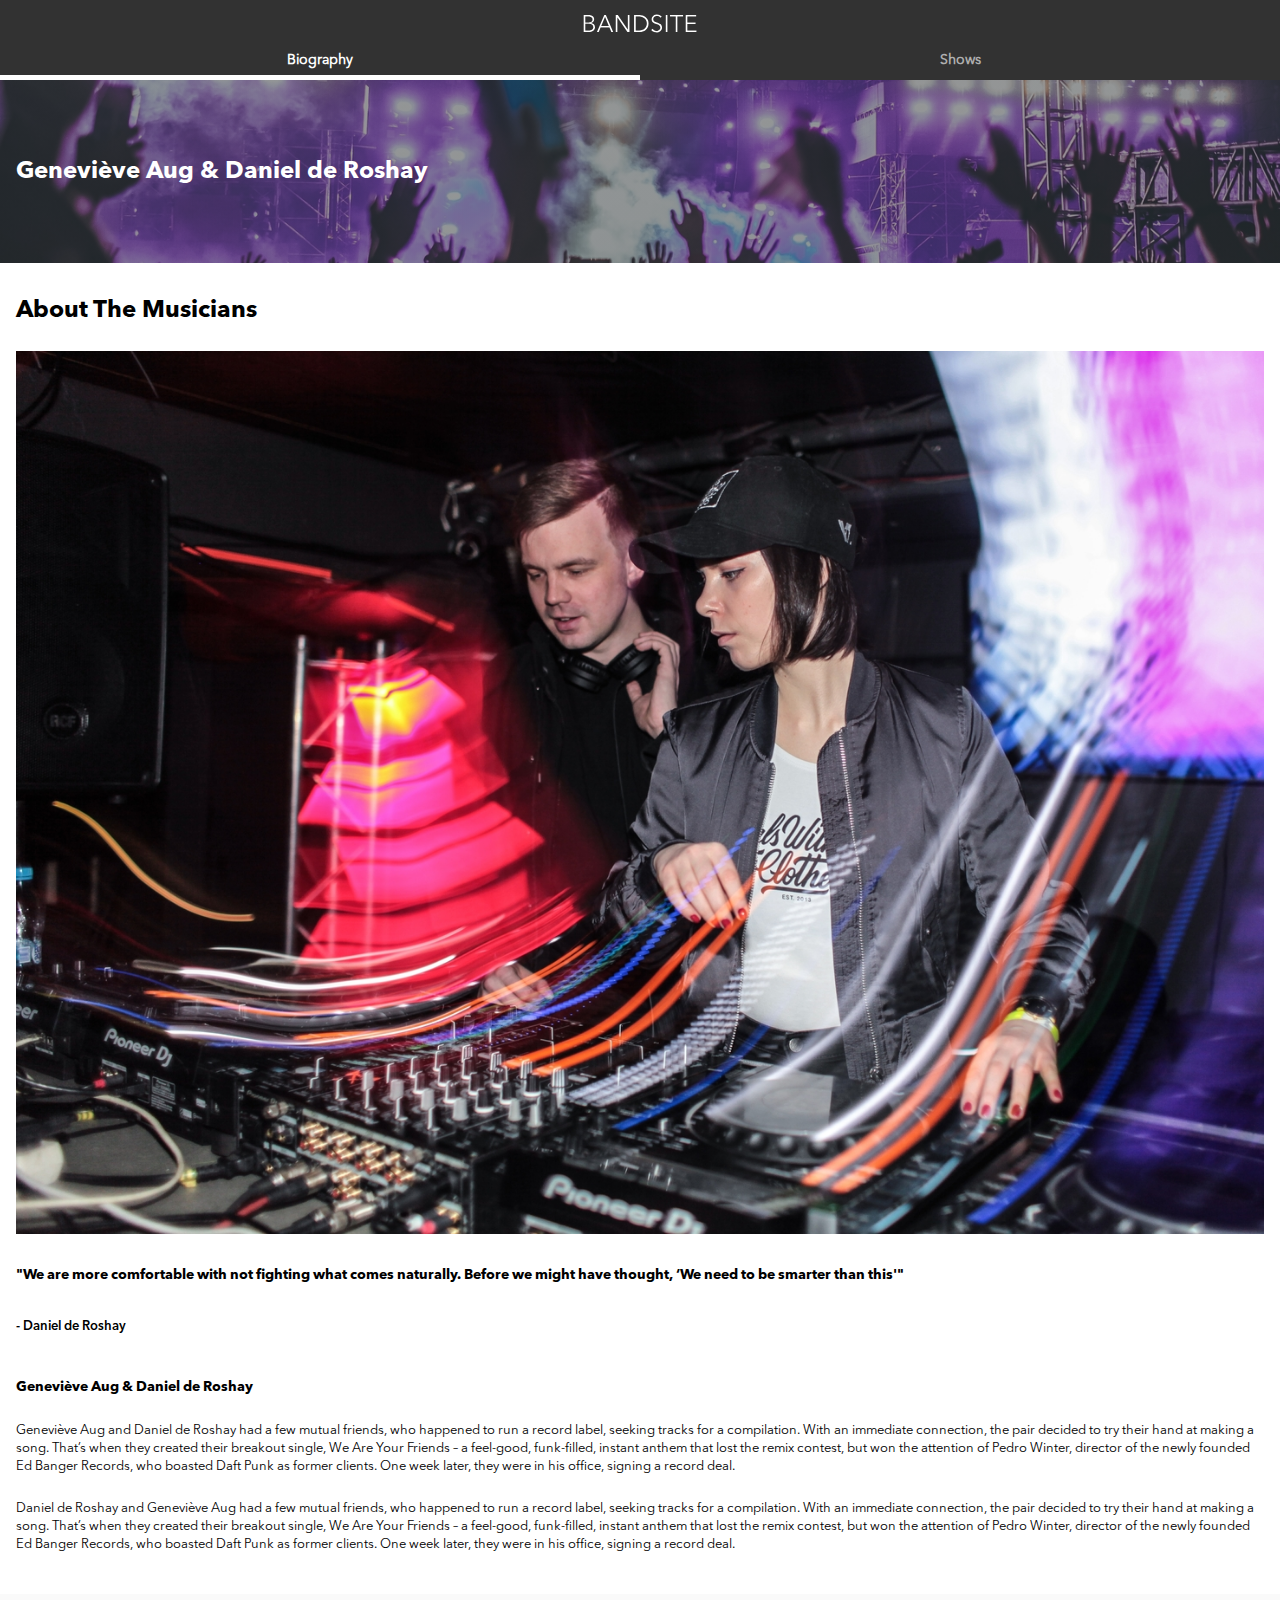
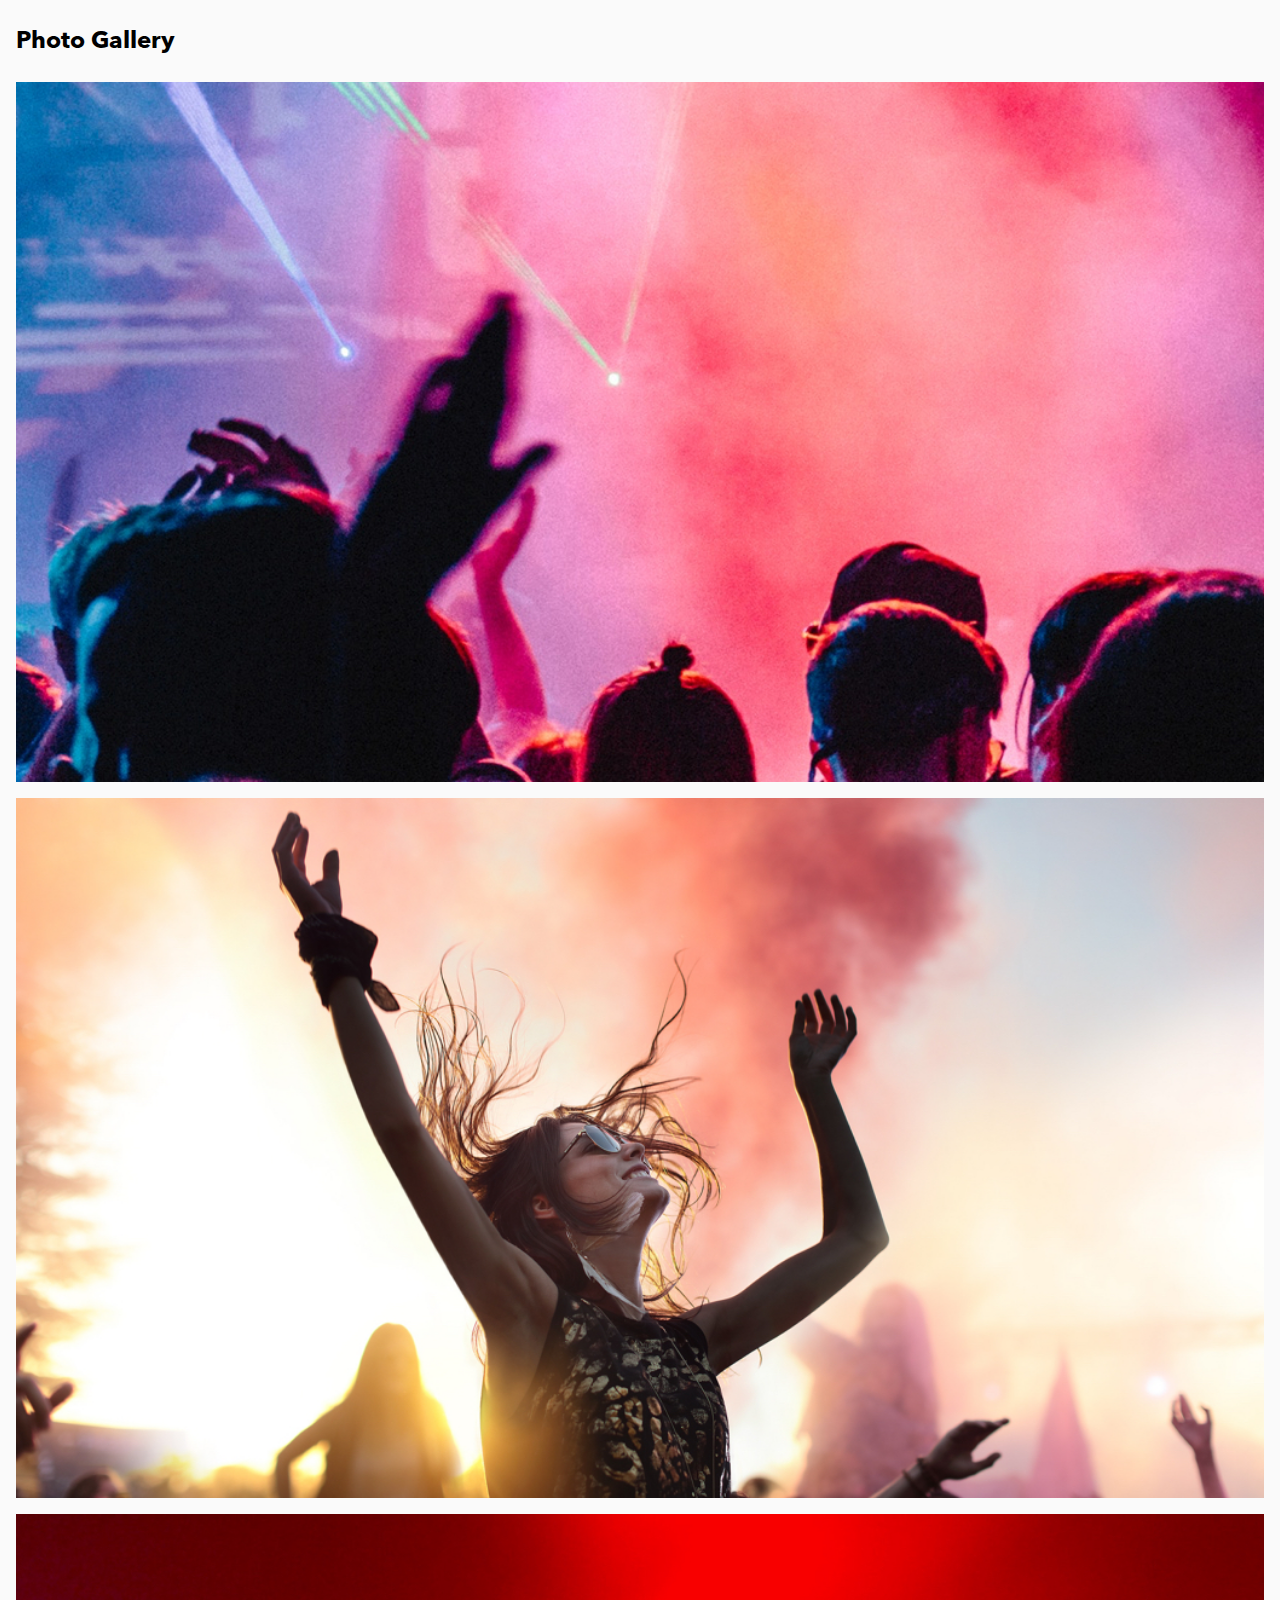
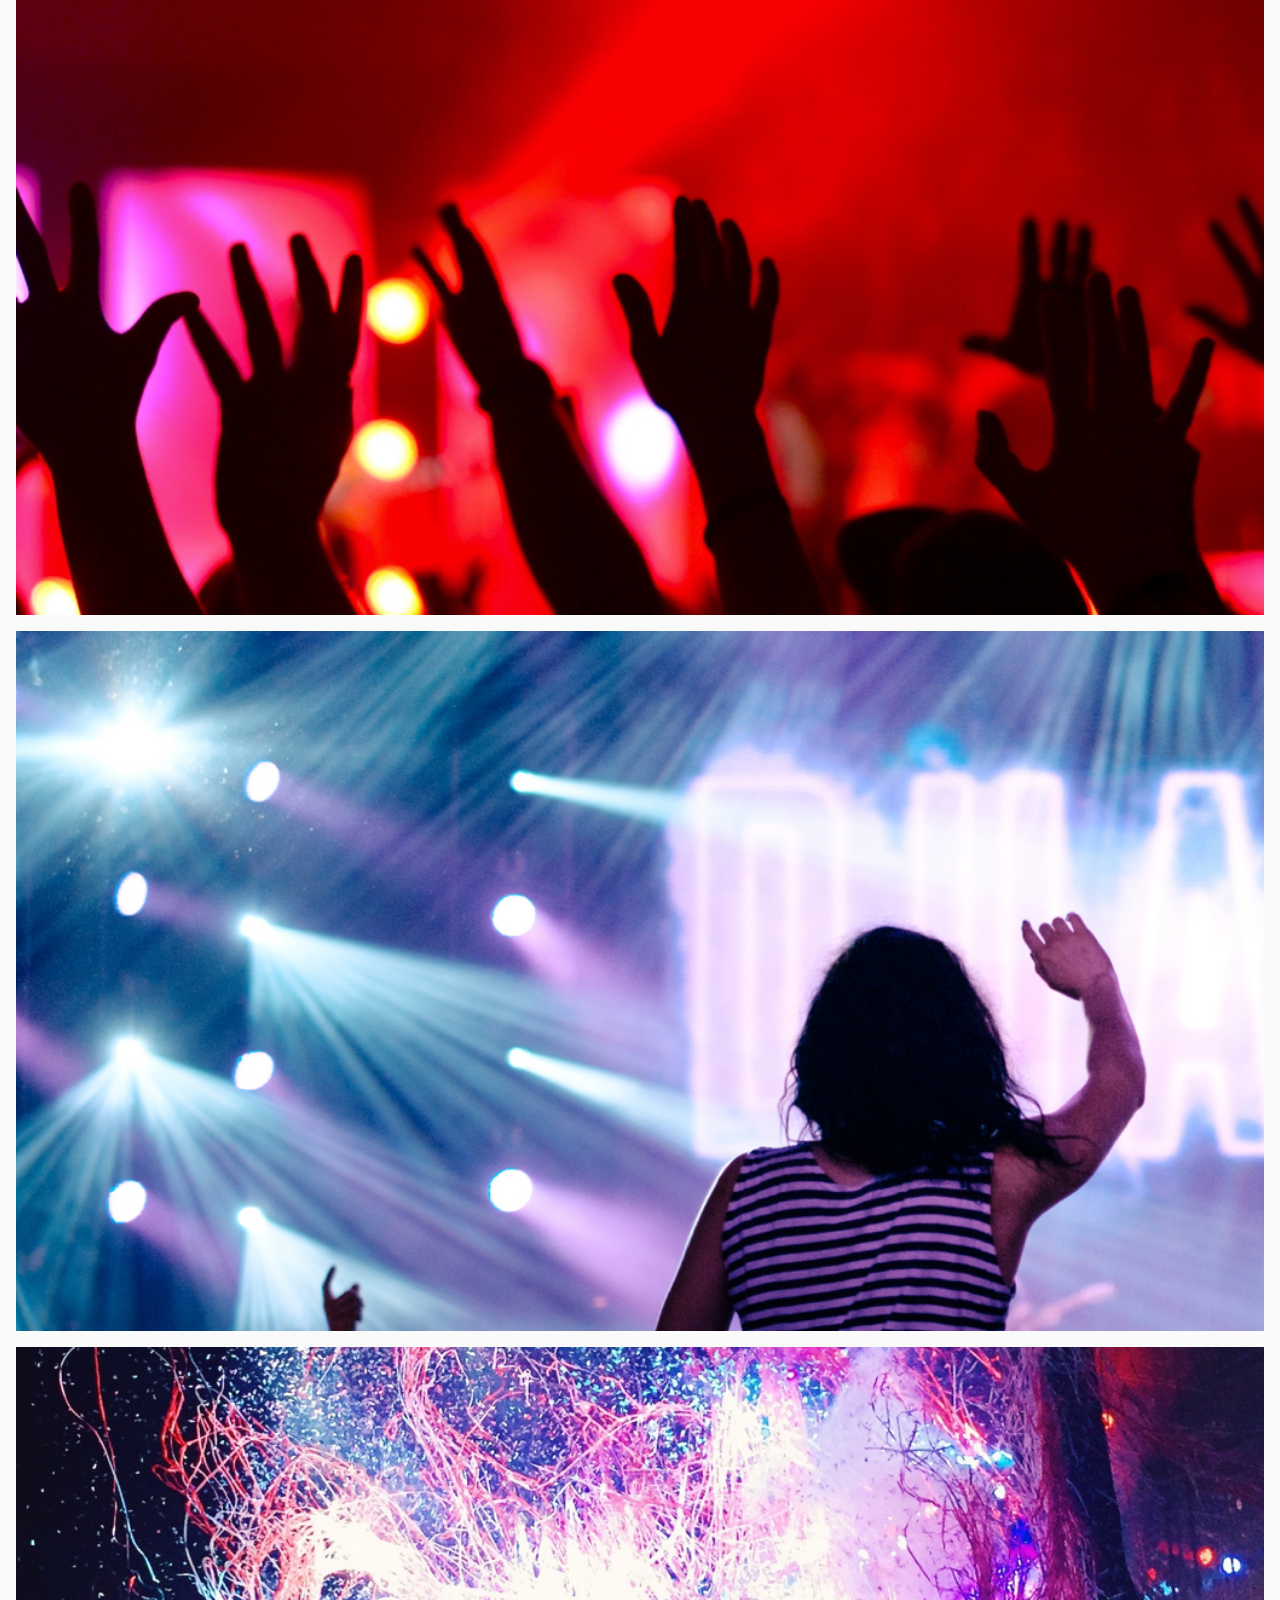
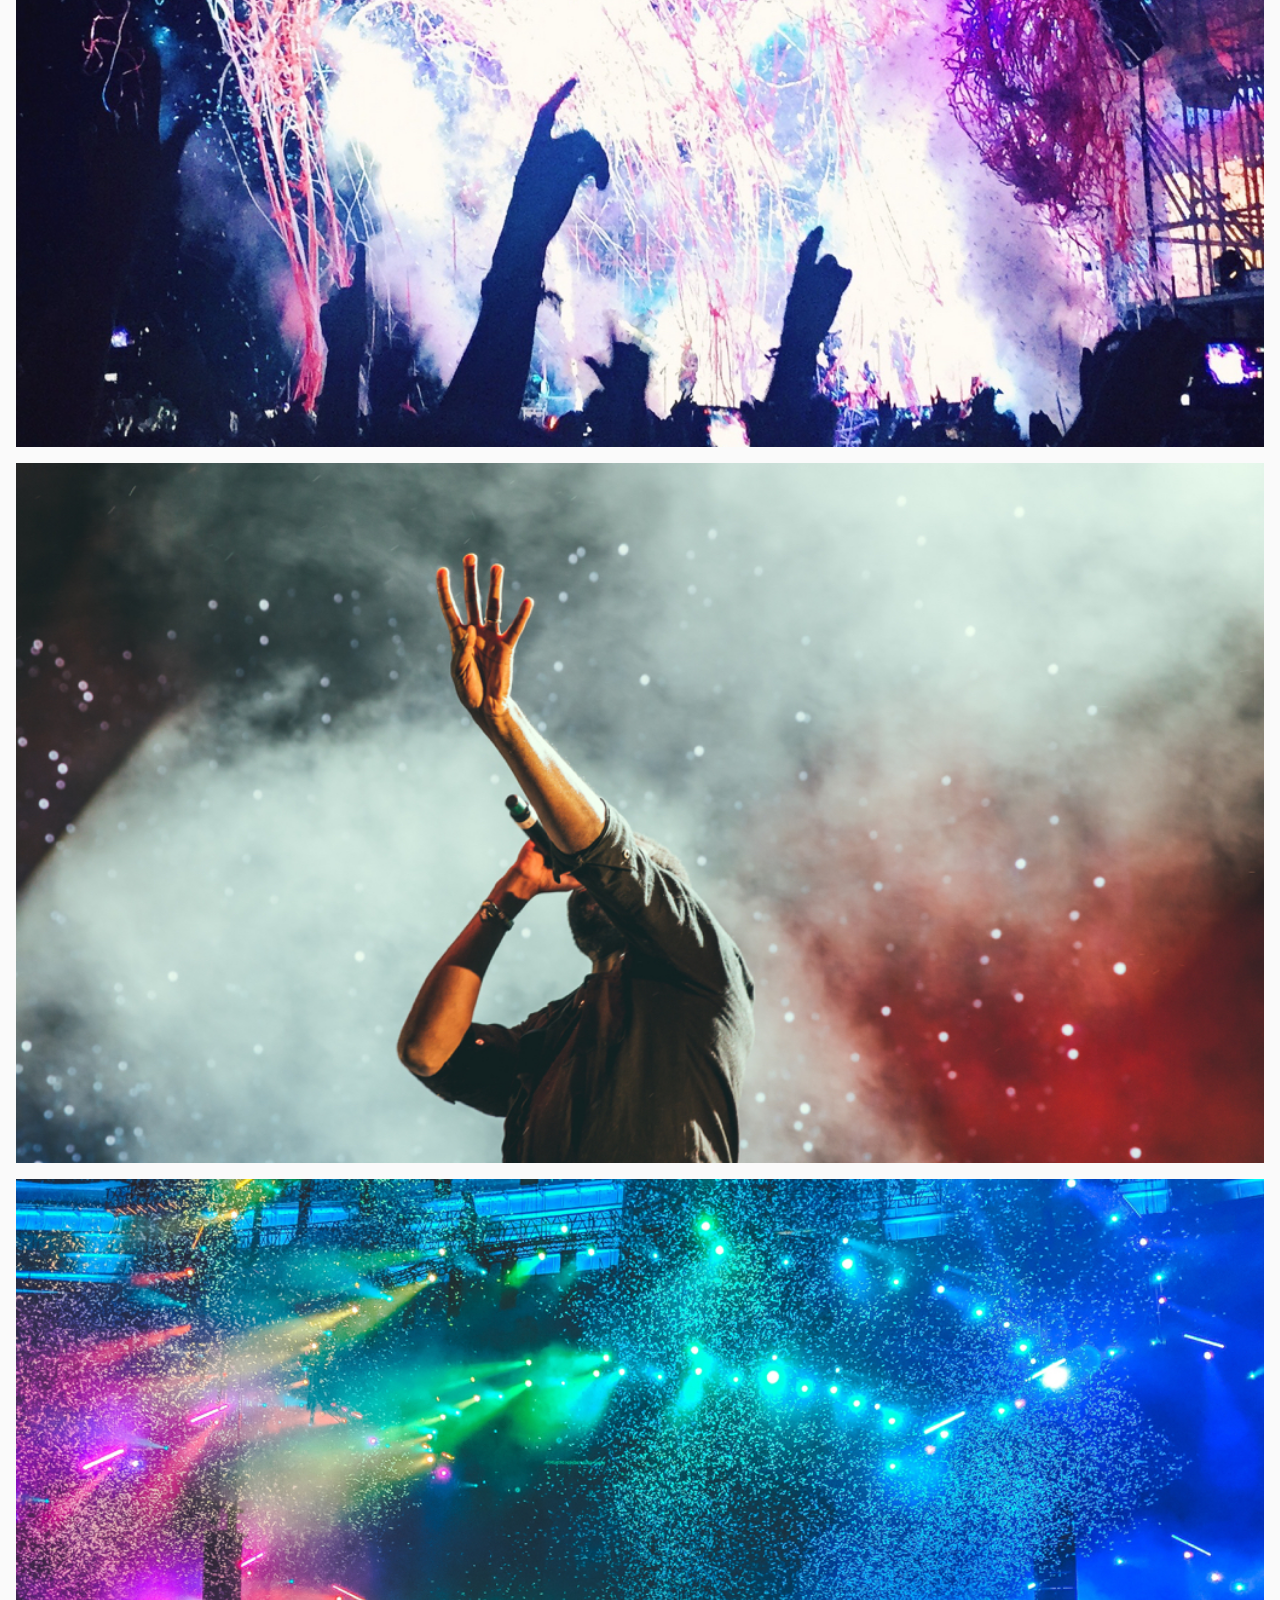
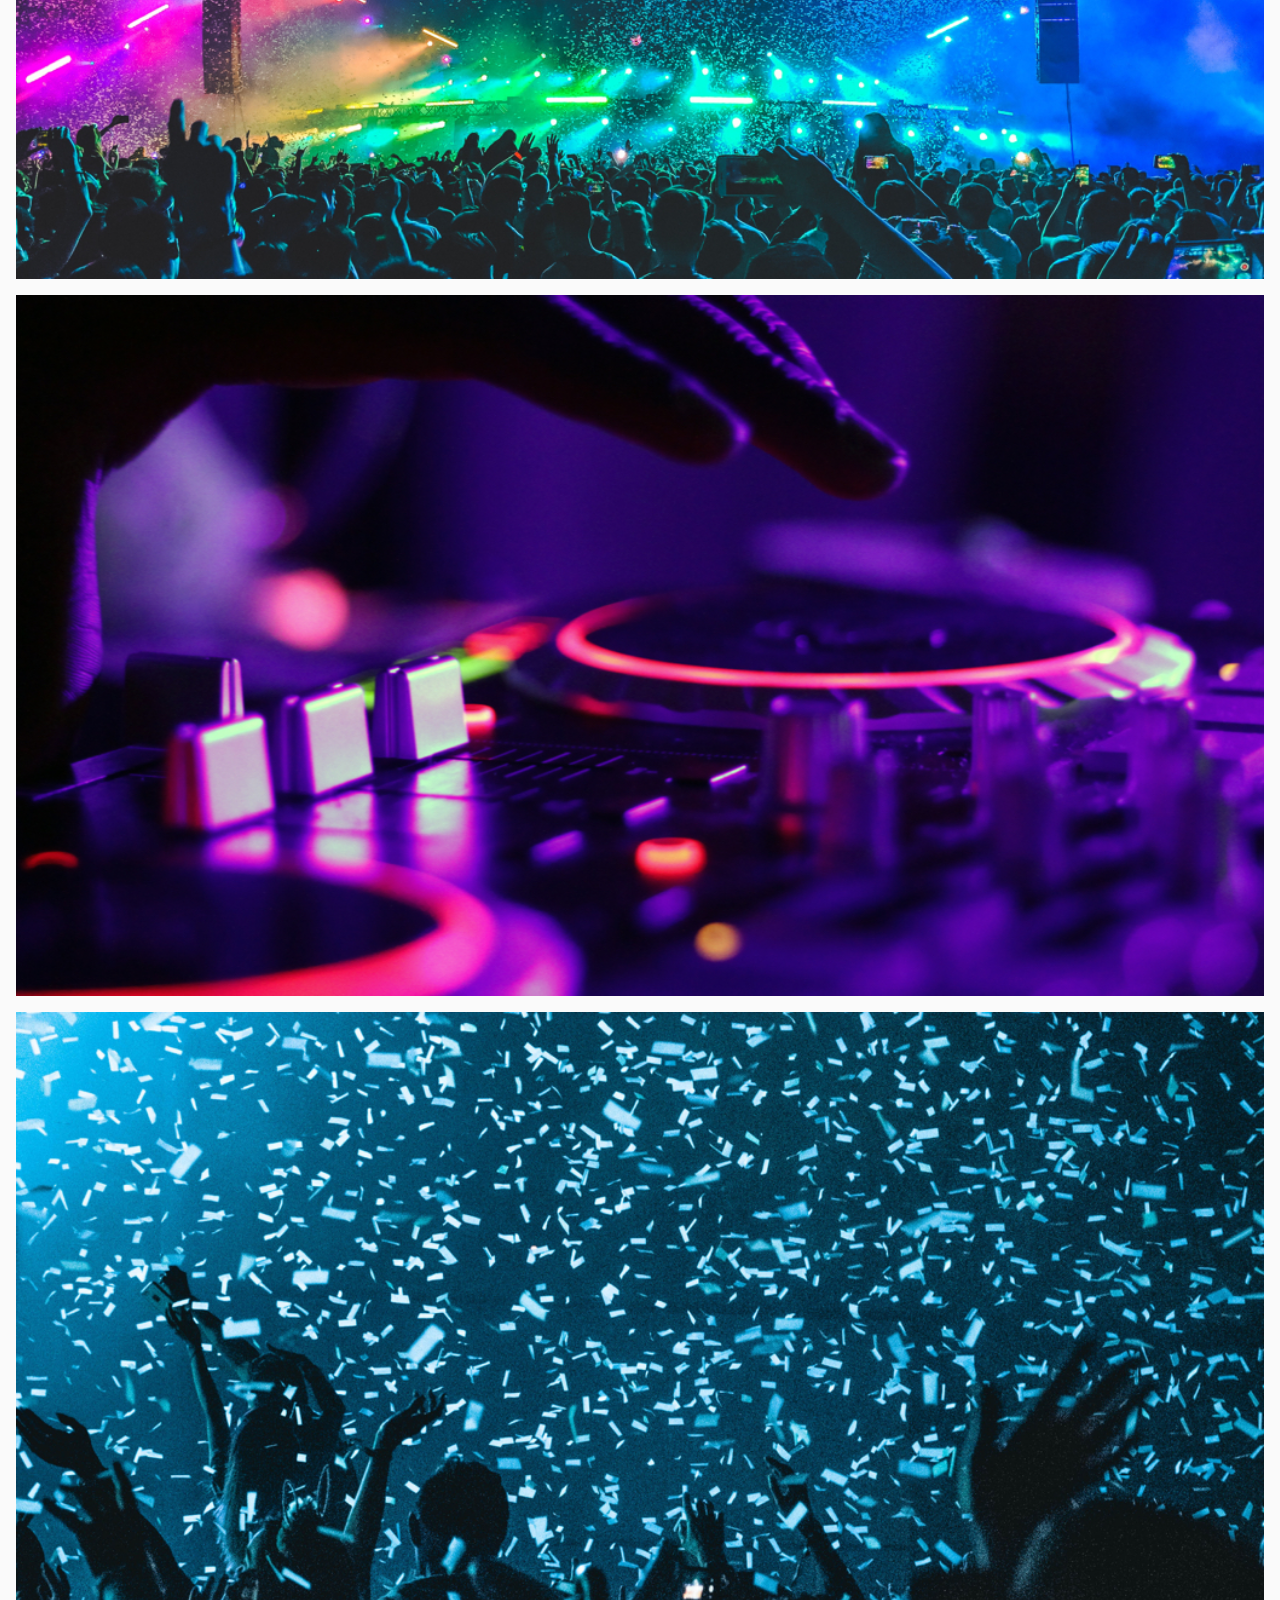
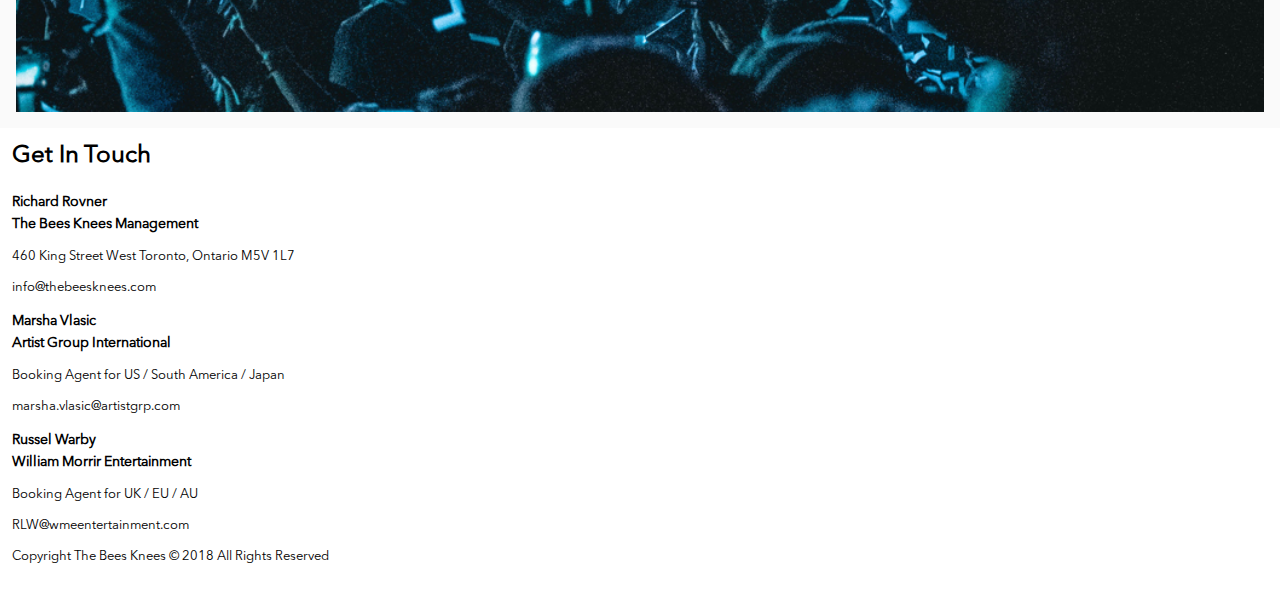
==== sprint-1/index.html @ ca9092ad "tab spacing from 4 to 2...😒" ====
<!DOCTYPE html>
<html lang="en">
<head>
  <meta charset="UTF-8">
  <meta name="viewport" content="width=device-width, initial-scale=1.0">
  <meta http-equiv="X-UA-Compatible" content="ie=edge">
  <title>Band Site</title>
  <link rel="stylesheet" href="styles/styles.css">
</head>
<body>
  <header class="header">
    <div class="header__logo-wrap">
      <img class="header__logo" src="assets/images/logo/logo-bandsite.svg" alt="the band's logo">
    </div>
    <nav class="header__nav">
      <ul class="header__list">
        <li class="header__list-items"><h2>Biography</h2></li>
        <li class="header__list-items"><h2>Shows</h2></li>
      </ul>
    </nav>
  </header>

  <section class="hero">
    <h1 class="hero__title">Geneviève Aug & Daniel de Roshay</h1>
  </section>

  <main class="main">

    <article class="main__article-one article-one">
      <h1 class="article-one__heading-one">About The Musicians</h1>

      <img class="article-one__img" src="assets/images/two-djs2.jpg" alt="one male and one female dj operating deck">

      <h2 class="article-one__quote">"We are more comfortable with not fighting what comes naturally. Before we might have thought, ‘We need to be smarter than this'"</h2>
      <p class="article-one__quoted">- Daniel de Roshay</p>
      <h2 class="article-one__text-heading">Geneviève Aug & Daniel de Roshay</h2>
      <p class="article-one__para-one article-one__para">Geneviève Aug and Daniel de Roshay had a few mutual friends, who happened to run a record label, seeking tracks for a compilation. With an immediate connection, the pair decided to try their hand at making a song. That’s when they created their breakout single, We Are Your Friends – a feel-good, funk-ﬁlled, instant anthem that lost the remix contest, but won the attention of Pedro Winter, director of the newly founded Ed Banger Records, who boasted Daft Punk as former clients. One week later, they were in his ofﬁce, signing a record deal.</p>
      <p class="article-one__para-two article-one__para">Daniel de Roshay and Geneviève Aug had a few mutual friends, who happened to run a record label, seeking tracks for a compilation. With an immediate connection, the pair decided to try their hand at making a song. That’s when they created their breakout single, We Are Your Friends – a feel-good, funk-ﬁlled, instant anthem that lost the remix contest, but won the attention of Pedro Winter, director of the newly founded Ed Banger Records, who boasted Daft Punk as former clients. One week later, they were in his ofﬁce, signing a record deal.</p>
    </article>
    <article class="main__article-two article-two">
      <h1 class="article-two__heading-two">Photo Gallery</h1>
      <img class="article-two__img" src="assets/images/Photo-gallery-1.jpg" alt="">
      <img class="article-two__img" src="assets/images/Photo-gallery-2.jpg" alt="">
      <img class="article-two__img" src="assets/images/Photo-gallery-3.jpg" alt="">
      <img class="article-two__img" src="assets/images/Photo-gallery-4.jpg" alt="">
      <img class="article-two__img" src="assets/images/Photo-gallery-5.jpg" alt="">
      <img class="article-two__img" src="assets/images/Photo-gallery-6.jpg" alt="">
      <img class="article-two__img" src="assets/images/Photo-gallery-7.jpg" alt="">
      <img class="article-two__img" src="assets/images/Photo-gallery-8.jpg" alt="">
      <img class="article-two__img" src="assets/images/Photo-gallery-9.jpg" alt="">
    </article>
  </main>

  <footer class="footer">
    <h1 class="footer__header">Get In Touch</h1>
    <img class="footer__social" src="" alt="">
    <img class="footer__social" src="" alt="">
    <img class="footer__social" src="" alt="">

    <h2>Richard Rovner</h2>
    <h2>The Bees Knees Management</h2>
    <p>460 King Street West
        Toronto, Ontario M5V 1L7</p>
    <p>info@thebeesknees.com</p>

    <h2>Marsha Vlasic</h2>
    <h2>Artist Group International</h2>
    <p>Booking Agent for
        US / South America / Japan</p>
    <p>marsha.vlasic@artistgrp.com</p>

    <h2>Russel Warby</h2>
    <h2>William Morrir Entertainment</h2>

    <p>Booking Agent for
        UK / EU / AU</p>
    <p>RLW@wmeentertainment.com</p>

    <p>Copyright The Bees Knees © 2018
        All Rights Reserved</p>
  </footer>
</body>
</html>
---- sprint-1/styles/styles.css ----
@font-face {
  font-family: "Avenir Next Regular";
  src: url("../assets/fonts/Avenir/AvenirNextLTPro-Regular.otf") format("opentype");
}

@font-face {
  font-family: "Avenir Next Demi";
  src: url("../assets/fonts/Avenir/AvenirNextLTPro-Demi.otf") format("opentype");
}

@font-face {
  font-family: "Avenir Next Bold";
  src: url("../assets/fonts/Avenir/AvenirNextLTPro-Bold.otf") format("opentype");
}

h1 {
  font-size: 24px;
  line-height: 32px;
  margin: 0;
}

h2 {
  font-size: 14px;
  line-height: 22px;
  margin: 0;
}

h4, p {
  font-size: 13px;
  line-height: 18px;
}

html {
  -webkit-box-sizing: border-box;
          box-sizing: border-box;
  font-family: "Avenir Next Regular";
}

*, *::before, *::after {
  -webkit-box-sizing: inherit;
          box-sizing: inherit;
}

body {
  margin: 0;
}

.header {
  height: 80px;
  background: #323232;
  display: -webkit-box;
  display: -ms-flexbox;
  display: flex;
  -webkit-box-orient: vertical;
  -webkit-box-direction: normal;
      -ms-flex-direction: column;
          flex-direction: column;
  -webkit-box-pack: center;
      -ms-flex-pack: center;
          justify-content: center;
  -ms-flex-line-pack: center;
      align-content: center;
}

.header__logo-wrap {
  padding-top: 14px;
  display: -webkit-box;
  display: -ms-flexbox;
  display: flex;
  -webkit-box-pack: center;
      -ms-flex-pack: center;
          justify-content: center;
}

.header__list {
  list-style: none;
  margin: 0;
  padding: 0;
  display: -webkit-box;
  display: -ms-flexbox;
  display: flex;
}

.header__list-items {
  margin: 0;
  padding: 16px 0 4px 0;
  width: 50%;
  text-align: center;
  color: #afafaf;
}

.header__list-items:nth-child(1) {
  border-bottom: 5px solid white;
  color: white;
}

.hero {
  height: 183px;
  background: -webkit-gradient(linear, left top, left bottom, from(rgba(50, 50, 50, 0.5)), to(rgba(50, 50, 50, 0.5))), url(../assets/images/concert2.jpg);
  background: linear-gradient(rgba(50, 50, 50, 0.5), rgba(50, 50, 50, 0.5)), url(../assets/images/concert2.jpg);
  background-position: center;
  background-repeat: no-repeat;
  background-size: cover;
  display: -webkit-box;
  display: -ms-flexbox;
  display: flex;
  -webkit-box-align: center;
      -ms-flex-align: center;
          align-items: center;
}

.hero__title {
  margin: 0 0 0 16px;
  width: 70%;
  color: white;
  font-family: "Avenir Next Bold";
}

.main__article-two {
  margin: 24px 0 0 0;
}

.article-one {
  padding: 16px;
}

.article-one__heading-one {
  font-family: "Avenir Next Bold";
  margin: 16px 0 0 0;
}

.article-one__img {
  width: 100%;
  margin: 24px 0 0 0;
}

.article-one__quote {
  margin: 24px 0 0 0;
  font-family: "Avenir Next Bold";
}

.article-one__quoted {
  margin: 32px 0 0 0;
  font-family: "Avenir Next Demi";
}

.article-one__text-heading {
  margin: 40px 0 0 0;
  font-family: "Avenir Next Bold";
}

.article-one__para {
  margin: 24px 0 0 0;
}

.article-two {
  background: #fafafa;
  padding: 16px;
  display: -webkit-box;
  display: -ms-flexbox;
  display: flex;
  -webkit-box-orient: vertical;
  -webkit-box-direction: normal;
      -ms-flex-direction: column;
          flex-direction: column;
}

.article-two__heading-two {
  margin: 16px 0 8px 0;
  font-family: "Avenir Next Bold";
}

.article-two__img {
  width: 100%;
  margin: 16px 0 0 0;
}

.footer {
  padding: 12px;
}
/*# sourceMappingURL=styles.css.map */
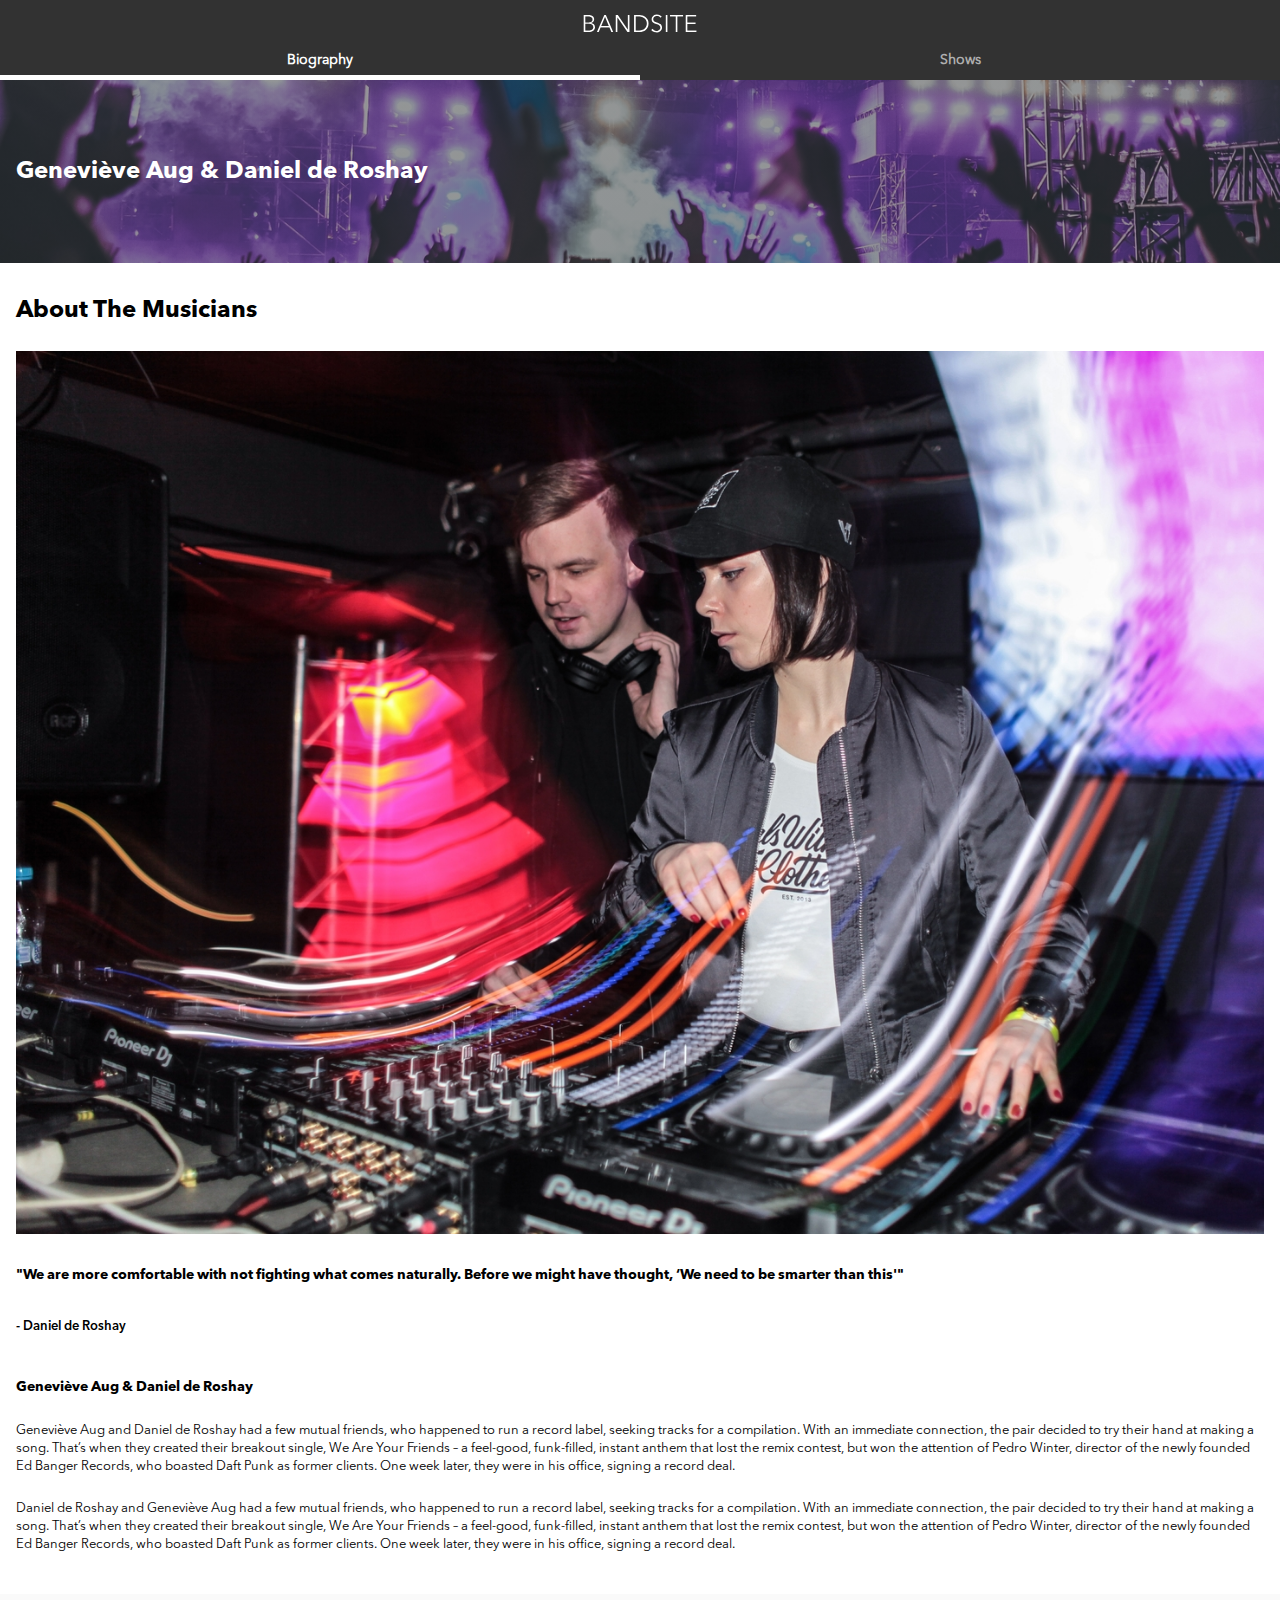
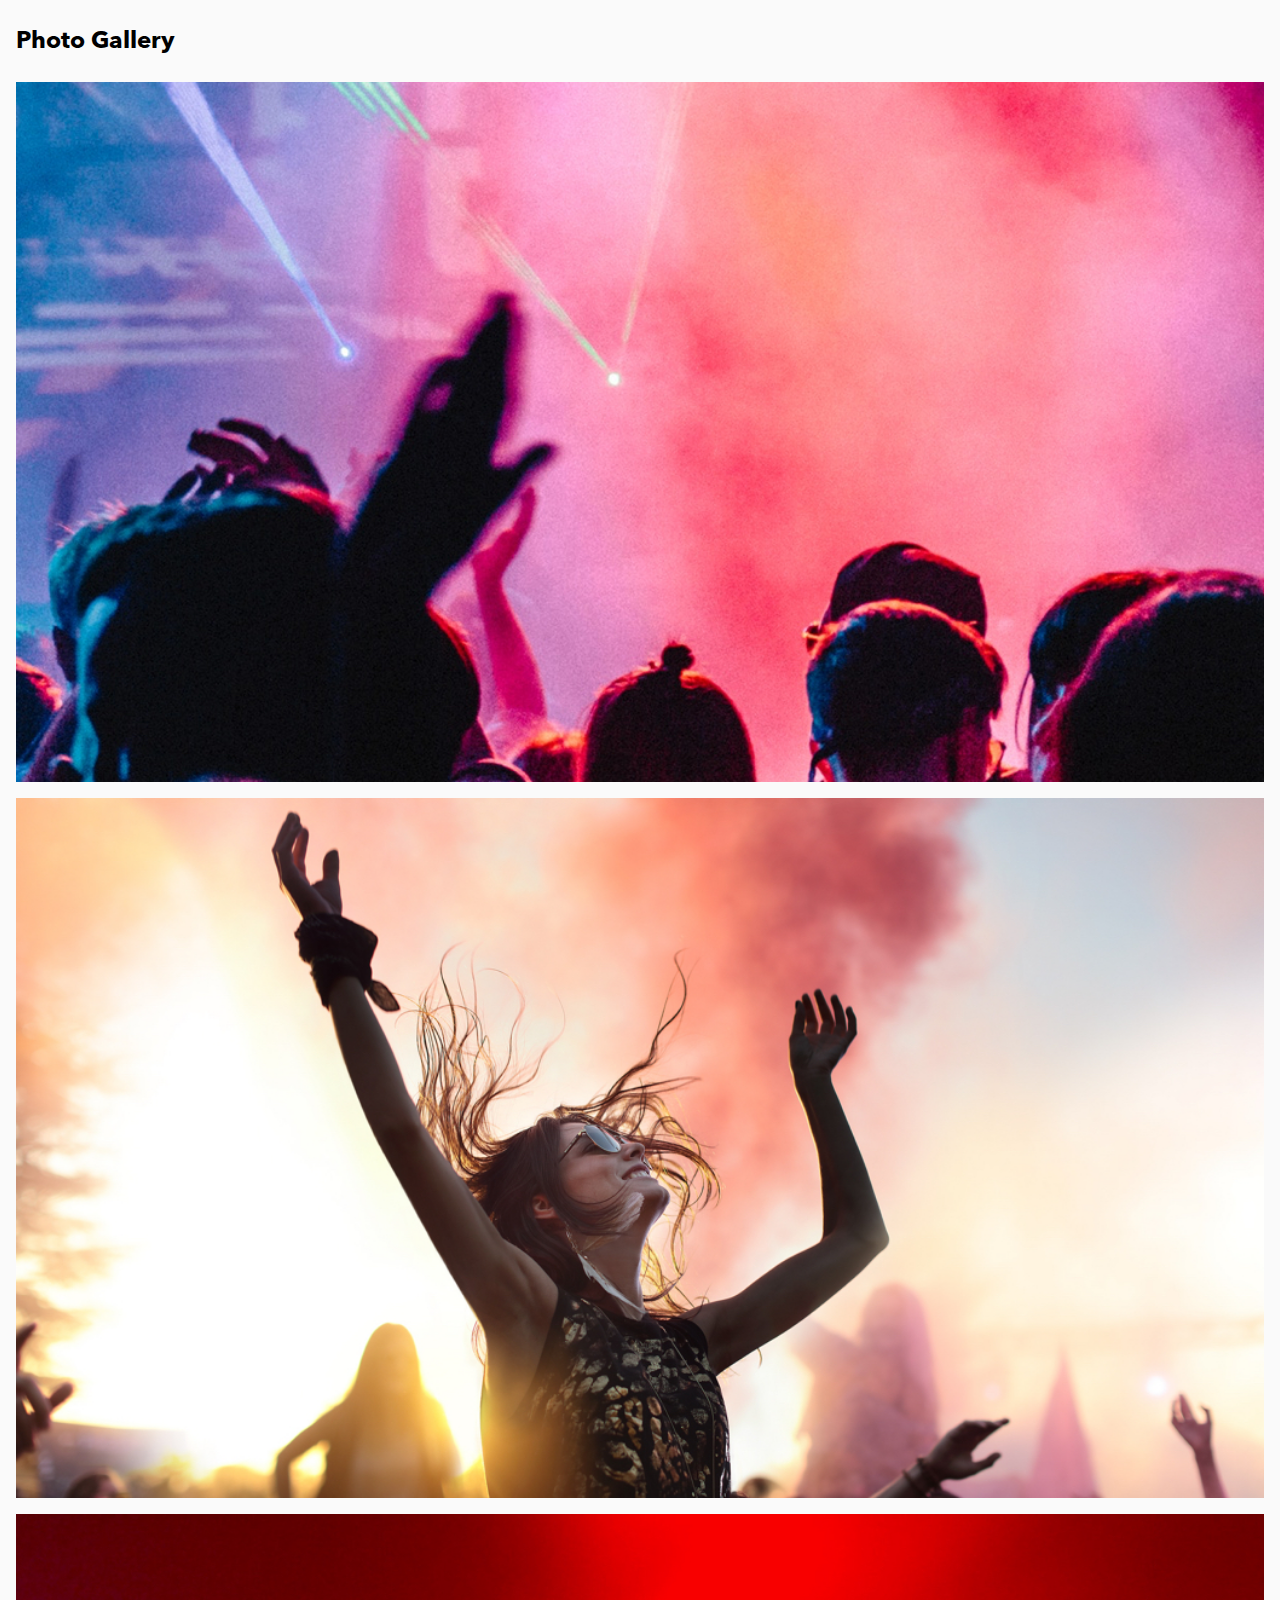
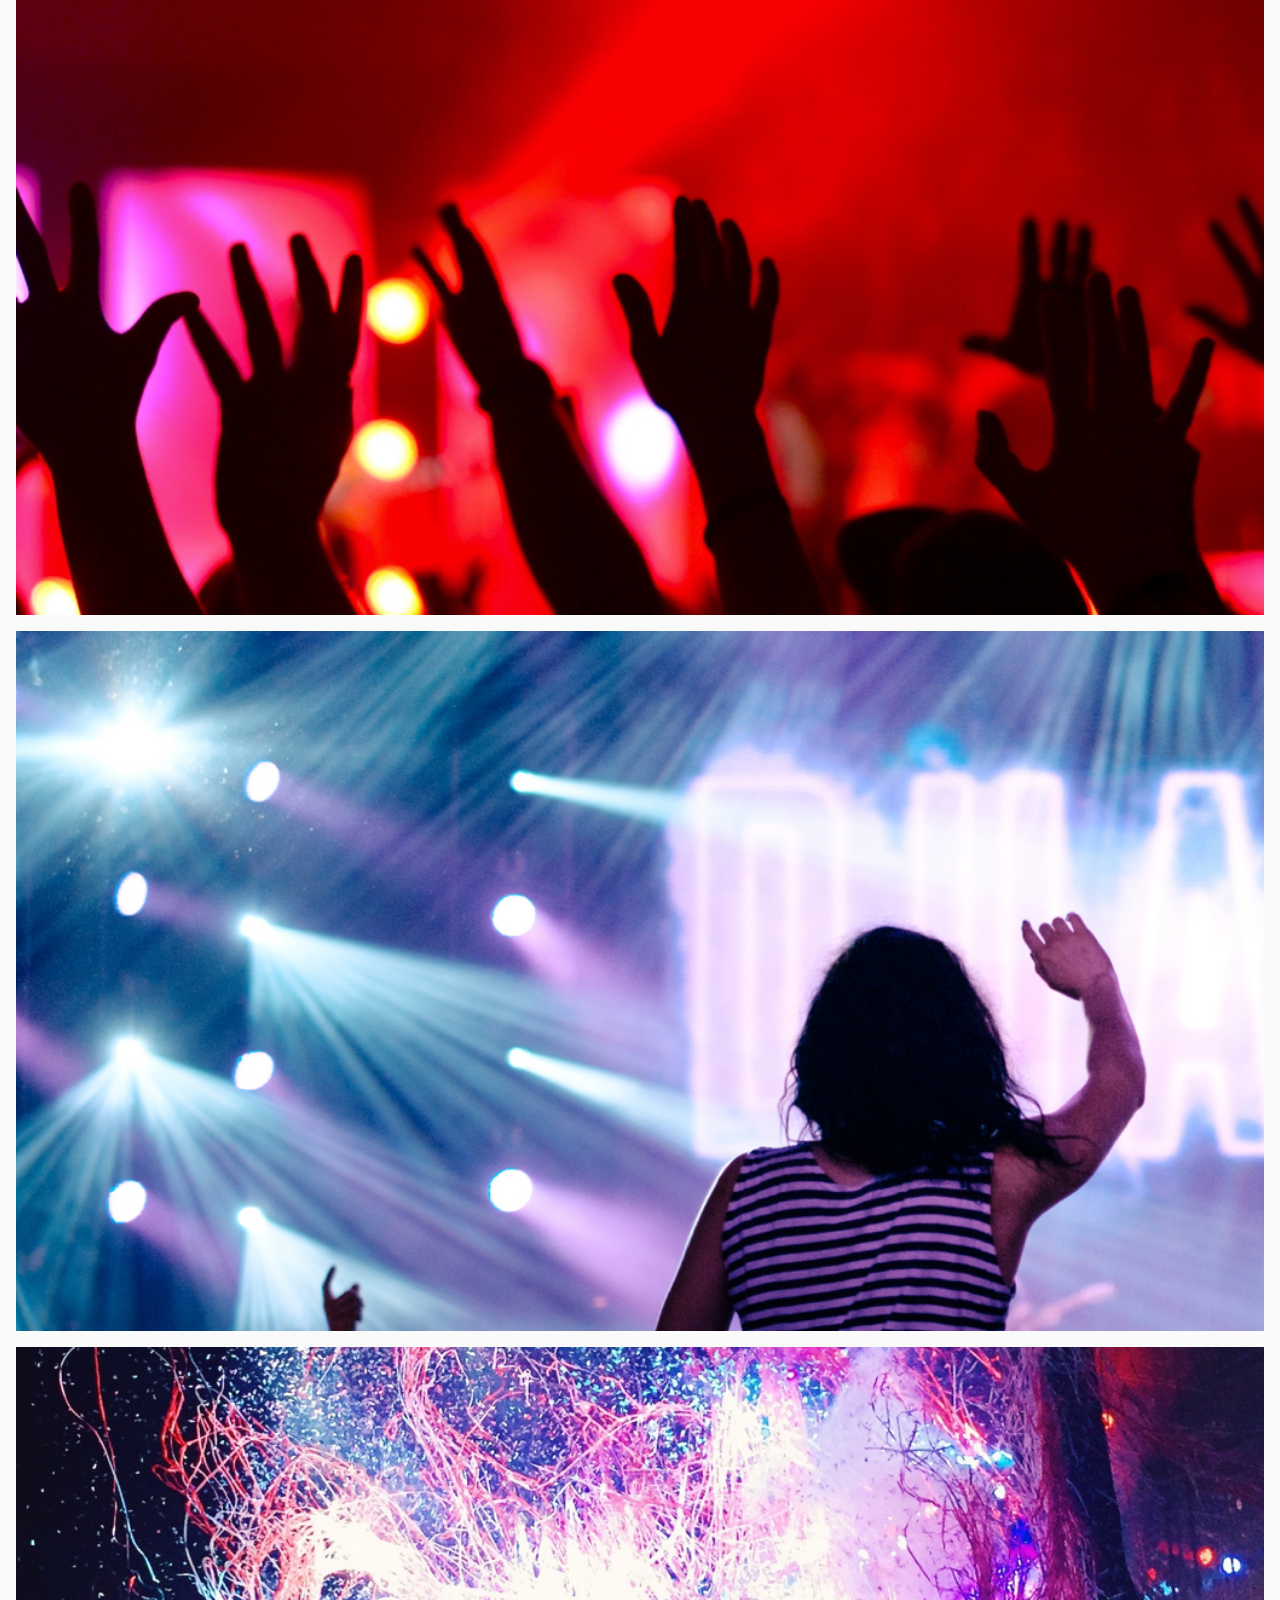
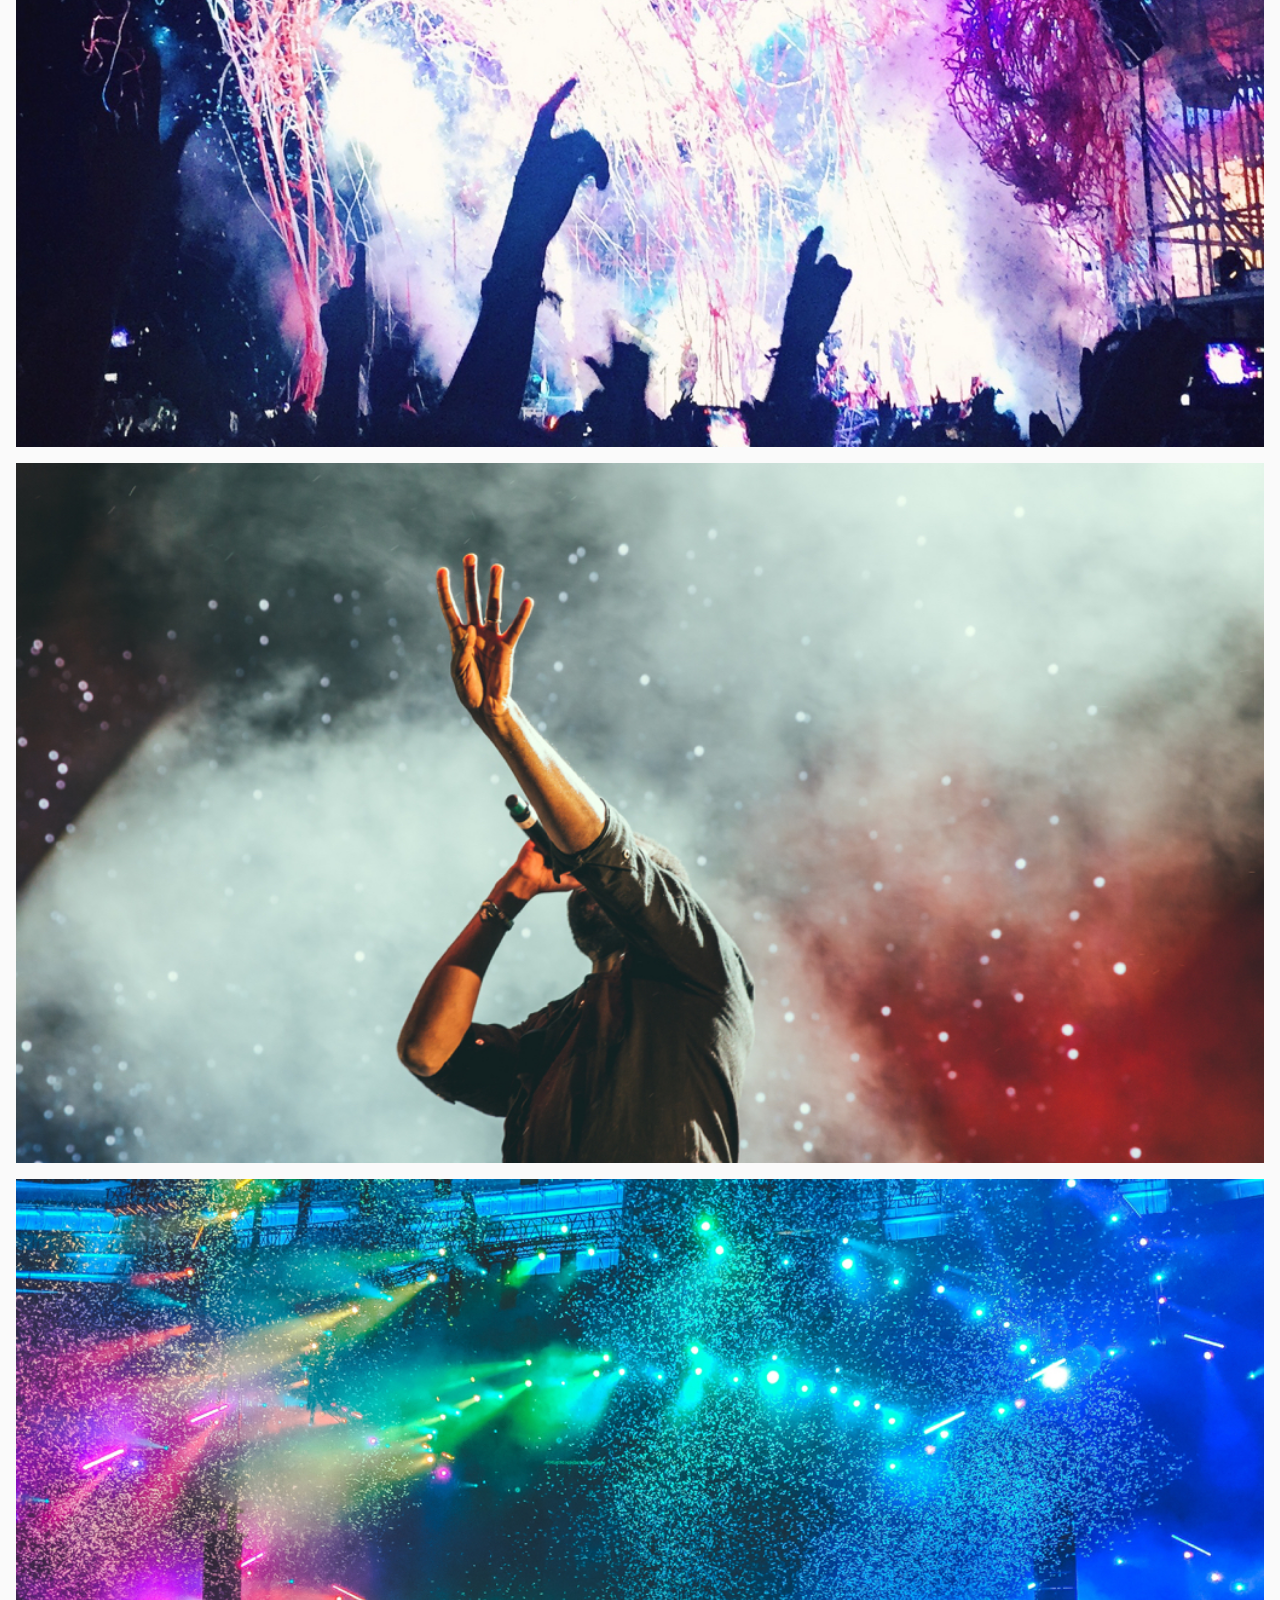
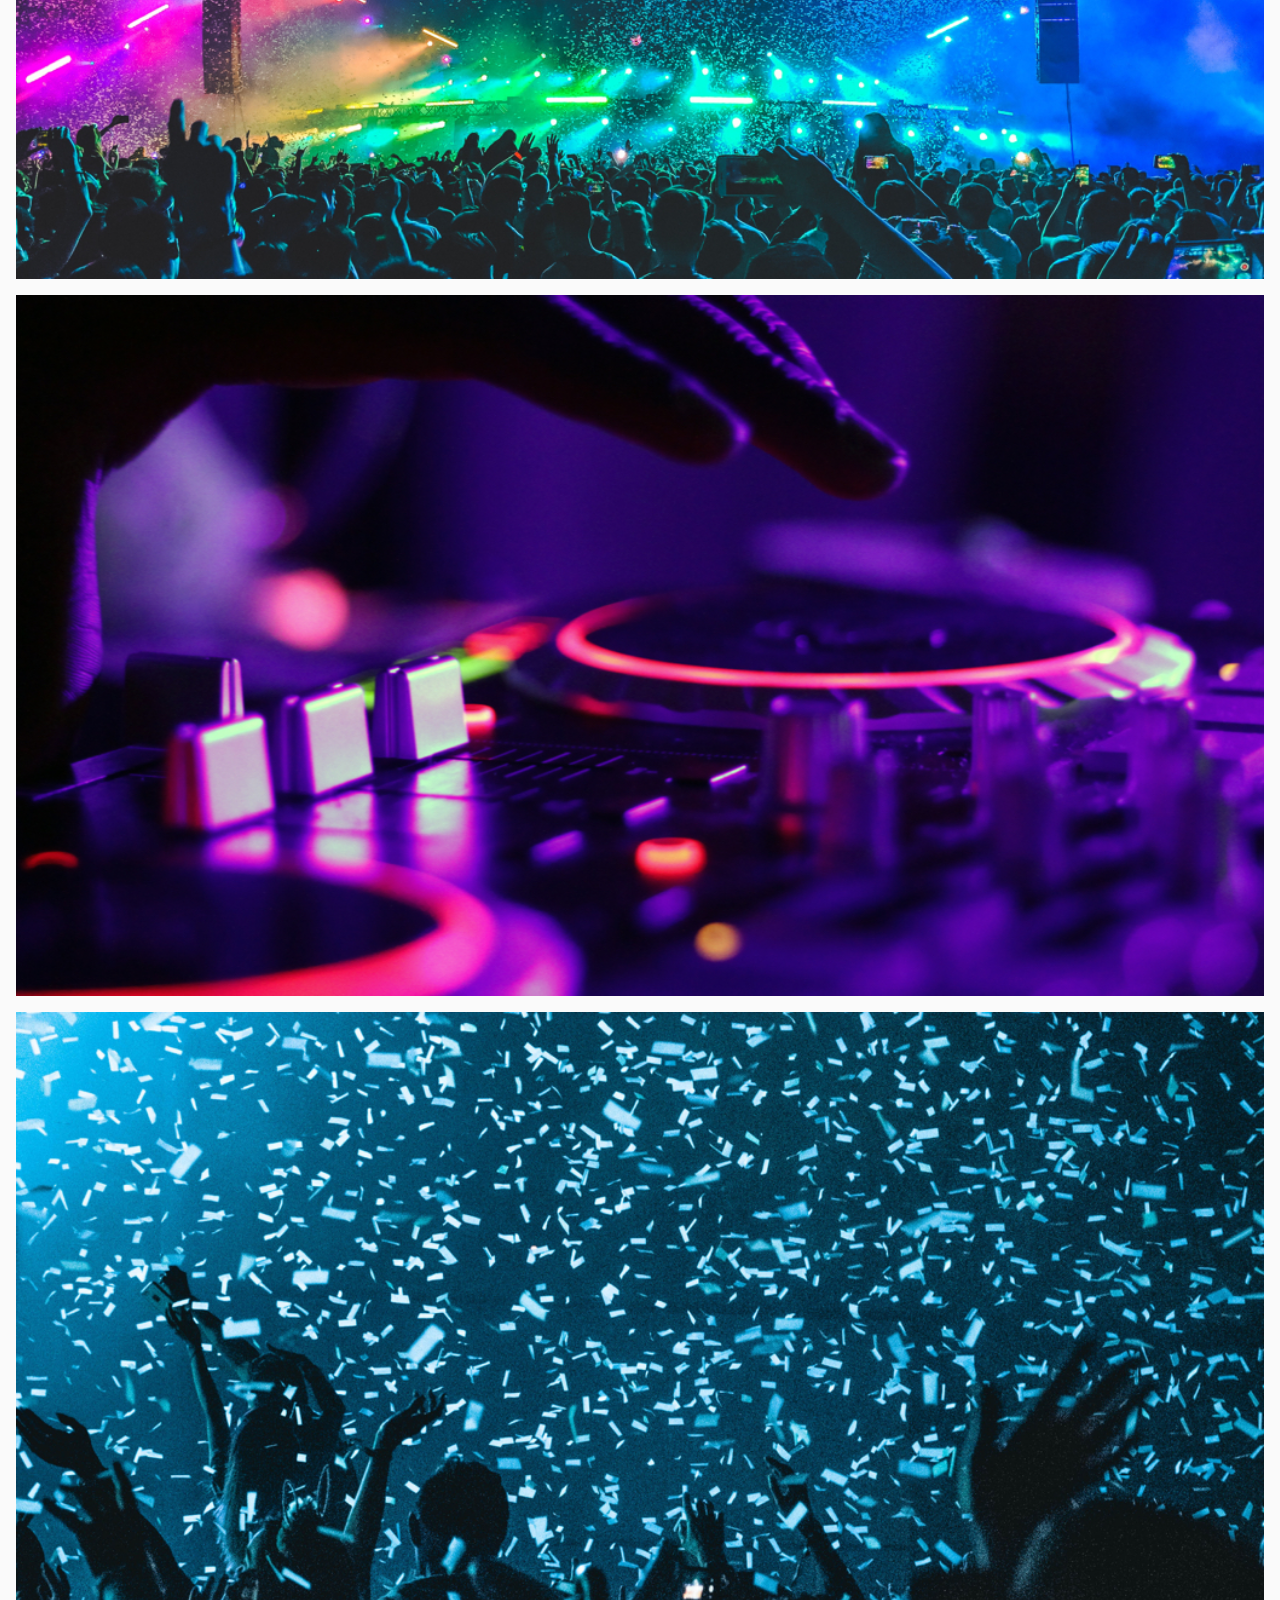
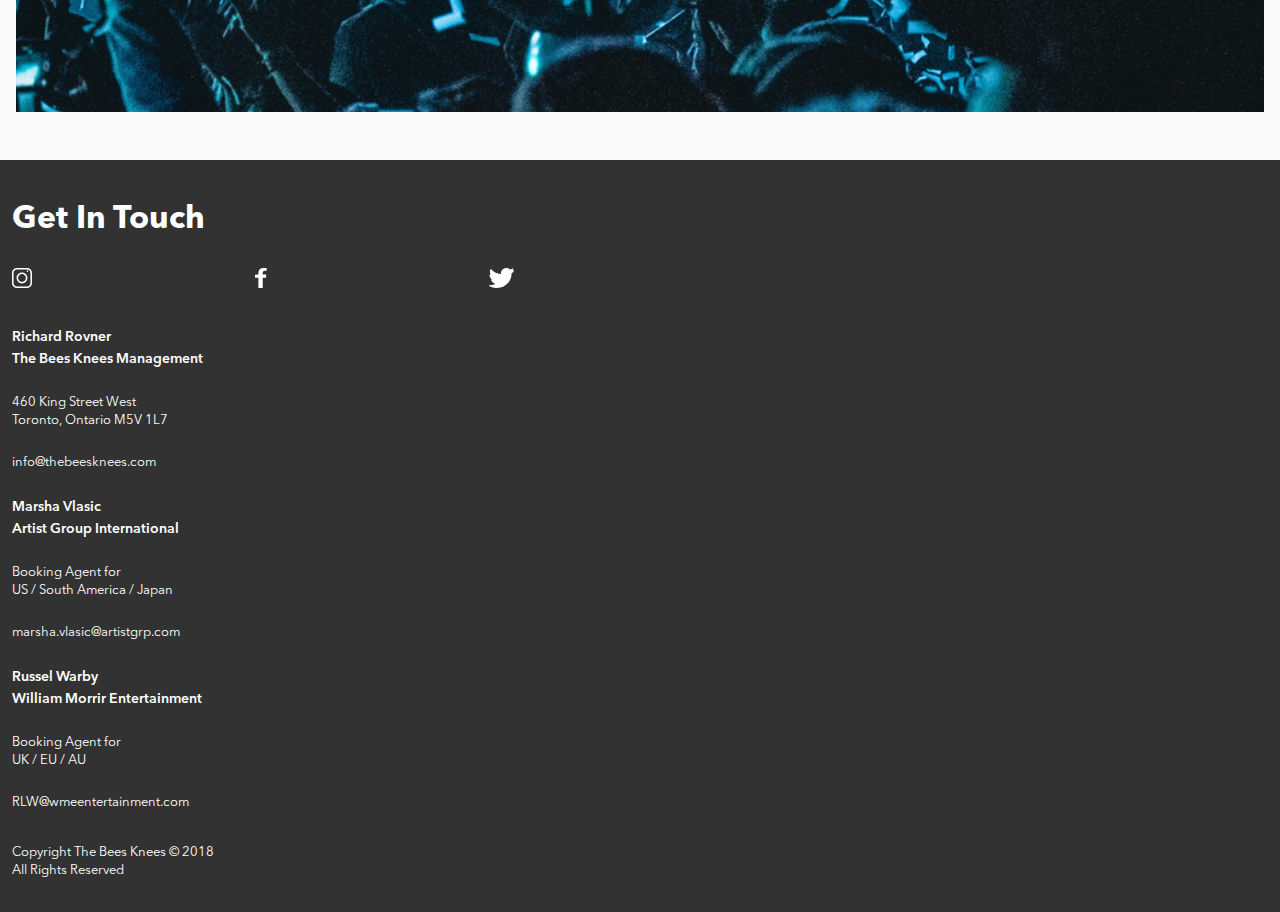
==== commit b5956a84: "mobile complete" ====
--- a/sprint-1/index.html
+++ b/sprint-1/index.html
@@ -13,9 +13,9 @@
       <img class="header__logo" src="assets/images/logo/logo-bandsite.svg" alt="the band's logo">
     </div>
     <nav class="header__nav">
-      <ul class="header__list">
-        <li class="header__list-items"><h2>Biography</h2></li>
-        <li class="header__list-items"><h2>Shows</h2></li>
+      <ul class="header__list"> 
+        <li class="header__list-items"><h2><a class="header__link1" href="">Biography</a></h2></li>
+        <li class="header__list-items"><h2><a class="header__link2" href="">Shows</a></h2></li>
       </ul>
     </nav>
   </header>
@@ -52,31 +52,41 @@
   </main>
 
   <footer class="footer">
-    <h1 class="footer__header">Get In Touch</h1>
-    <img class="footer__social" src="" alt="">
-    <img class="footer__social" src="" alt="">
-    <img class="footer__social" src="" alt="">
+    <h1 class="footer__heading">Get In Touch</h1>
 
-    <h2>Richard Rovner</h2>
-    <h2>The Bees Knees Management</h2>
-    <p>460 King Street West
-        Toronto, Ontario M5V 1L7</p>
-    <p>info@thebeesknees.com</p>
+    <div class="footer__social-wrap">
+      <a href="https://www.instagram.com/"><img class="footer__social" src="assets/images/icons-svg/Icon-instagram.svg" alt=""></a>
+      
+      <a href="https://www.facebook.com/"><img class="footer__social" src="assets/images/icons-svg/Icon-facebook.svg" alt=""></a>
+      
+      <a href="https://twitter.com/"><img class="footer__social" src="assets/images/icons-svg/Icon-twitter.svg" alt=""></a>
+    </div>
 
-    <h2>Marsha Vlasic</h2>
-    <h2>Artist Group International</h2>
-    <p>Booking Agent for
-        US / South America / Japan</p>
-    <p>marsha.vlasic@artistgrp.com</p>
+    <div class="footer__contact-wrap">
+      <h2 class="footer__contact">Richard Rovner<br>
+        The Bees Knees Management</h2>
+      <p class="footer__info">460 King Street West<br>
+          Toronto, Ontario M5V 1L7</p>
+      <p class="footer__info">info@thebeesknees.com</p>
+    </div>
 
-    <h2>Russel Warby</h2>
-    <h2>William Morrir Entertainment</h2>
+    <div class="footer__contact-wrap"></div>
+      <h2 class="footer__contact">Marsha Vlasic<br>
+        Artist Group International</h2>
+      <p class="footer__info">Booking Agent for<br>
+          US / South America / Japan</p>
+      <p class="footer__info">marsha.vlasic@artistgrp.com</p>
+    </div>
 
-    <p>Booking Agent for
-        UK / EU / AU</p>
-    <p>RLW@wmeentertainment.com</p>
+    <div class="footer__contact-wrap"></div>
+      <h2 class="footer__contact">Russel Warby<br>
+        William Morrir Entertainment</h2>
+      <p class="footer__info">Booking Agent for<br>
+          UK / EU / AU</p>
+      <p class="footer__info">RLW@wmeentertainment.com</p>
+    </div>
 
-    <p>Copyright The Bees Knees © 2018
+    <p class="footer__copyright">Copyright The Bees Knees © 2018<br>
         All Rights Reserved</p>
   </footer>
 </body>
--- a/sprint-1/styles/styles.css
+++ b/sprint-1/styles/styles.css
@@ -28,6 +28,7 @@
 h4, p {
   font-size: 13px;
   line-height: 18px;
+  margin: 0;
 }
 
 html {
@@ -91,6 +92,14 @@
 
 .header__list-items:nth-child(1) {
   border-bottom: 5px solid white;
+}
+
+.header__link1, .header__link2 {
+  text-decoration: none;
+  color: #afafaf;
+}
+
+.header__link1 {
   color: white;
 }
 
@@ -175,7 +184,43 @@
   margin: 16px 0 0 0;
 }
 
+.article-two__img:last-child {
+  margin-bottom: 32px;
+}
+
 .footer {
   padding: 12px;
+  background: #323232;
+  color: white;
+}
+
+.footer__heading {
+  margin-top: 32px;
+  font-family: "Avenir Next Bold";
+  font-size: 32px;
+}
+
+.footer__social-wrap {
+  width: 40%;
+  margin: 32px 0;
+  display: -webkit-box;
+  display: -ms-flexbox;
+  display: flex;
+  -webkit-box-pack: justify;
+      -ms-flex-pack: justify;
+          justify-content: space-between;
+}
+
+.footer__contact {
+  margin-top: 24px;
+  font-family: "Avenir Next Demi";
+}
+
+.footer__info {
+  margin-top: 24px;
+}
+
+.footer__copyright {
+  margin: 32px 0 20px 0;
 }
 /*# sourceMappingURL=styles.css.map */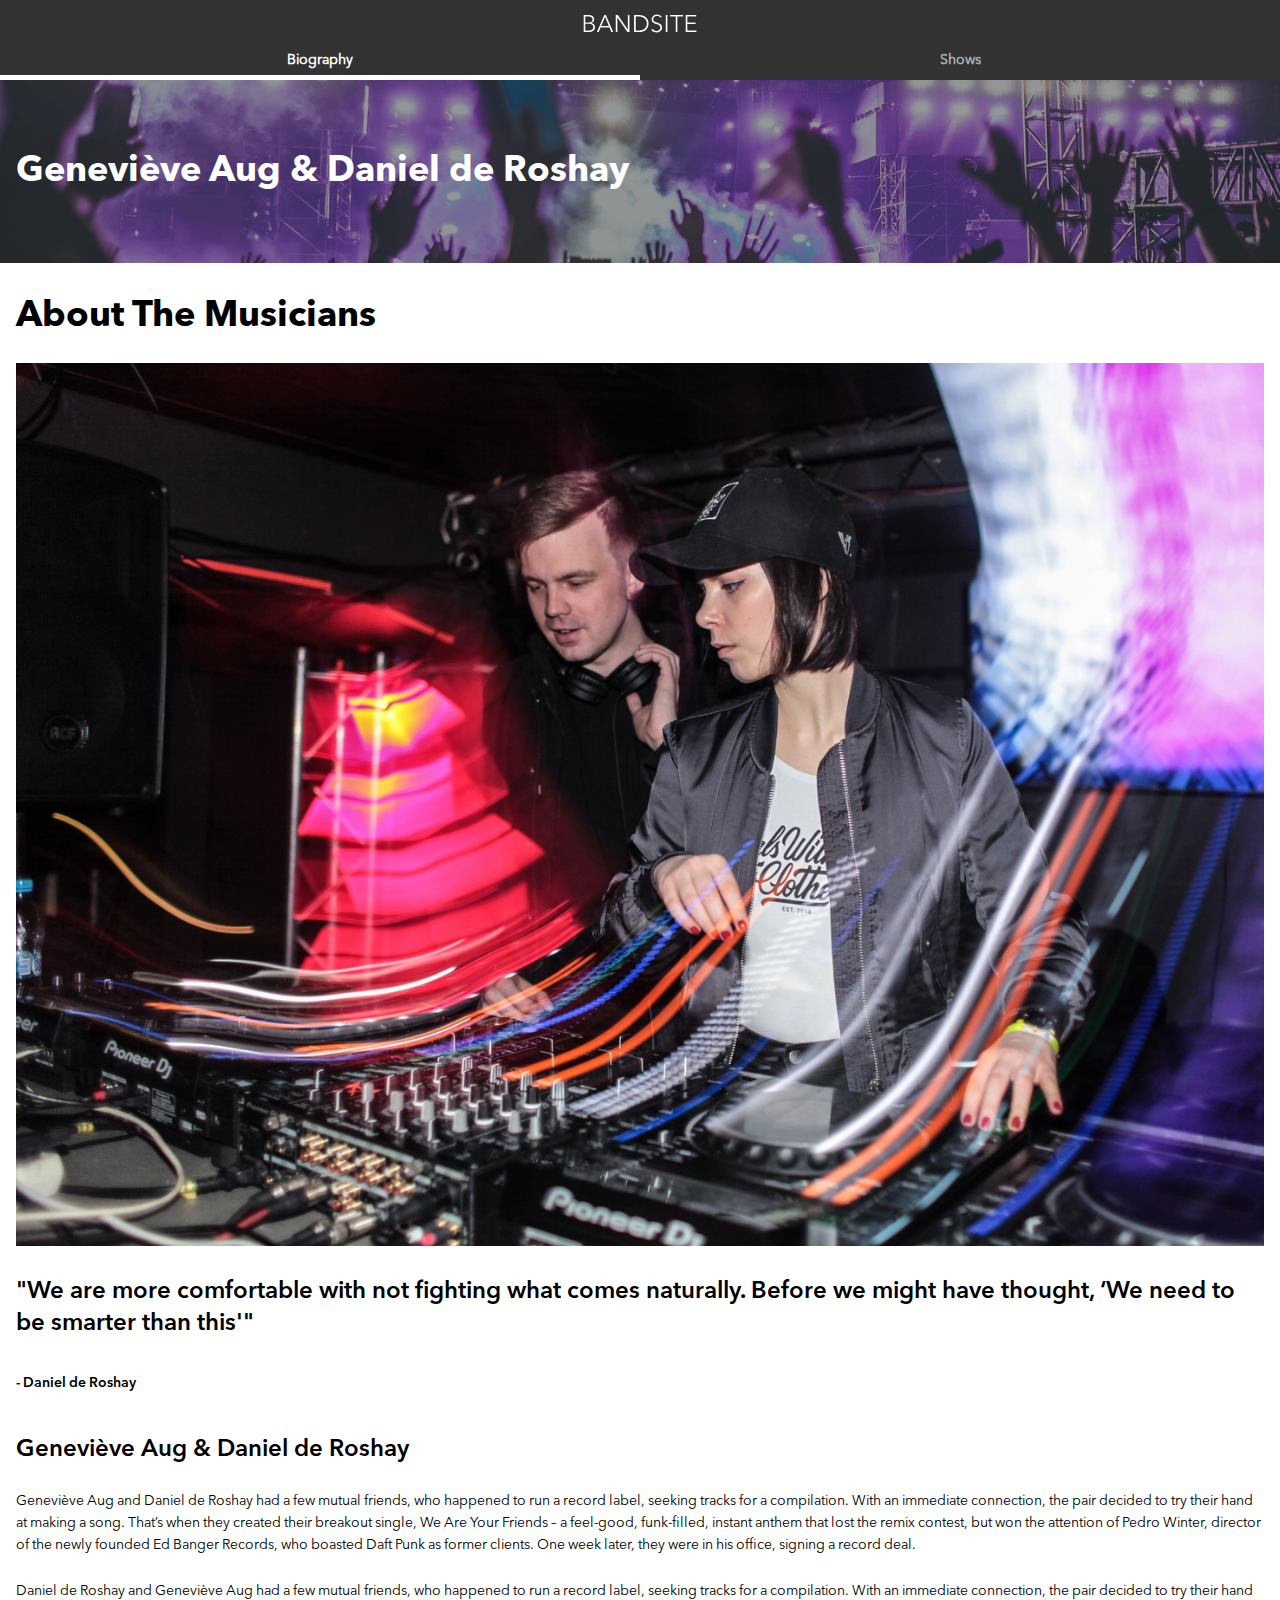
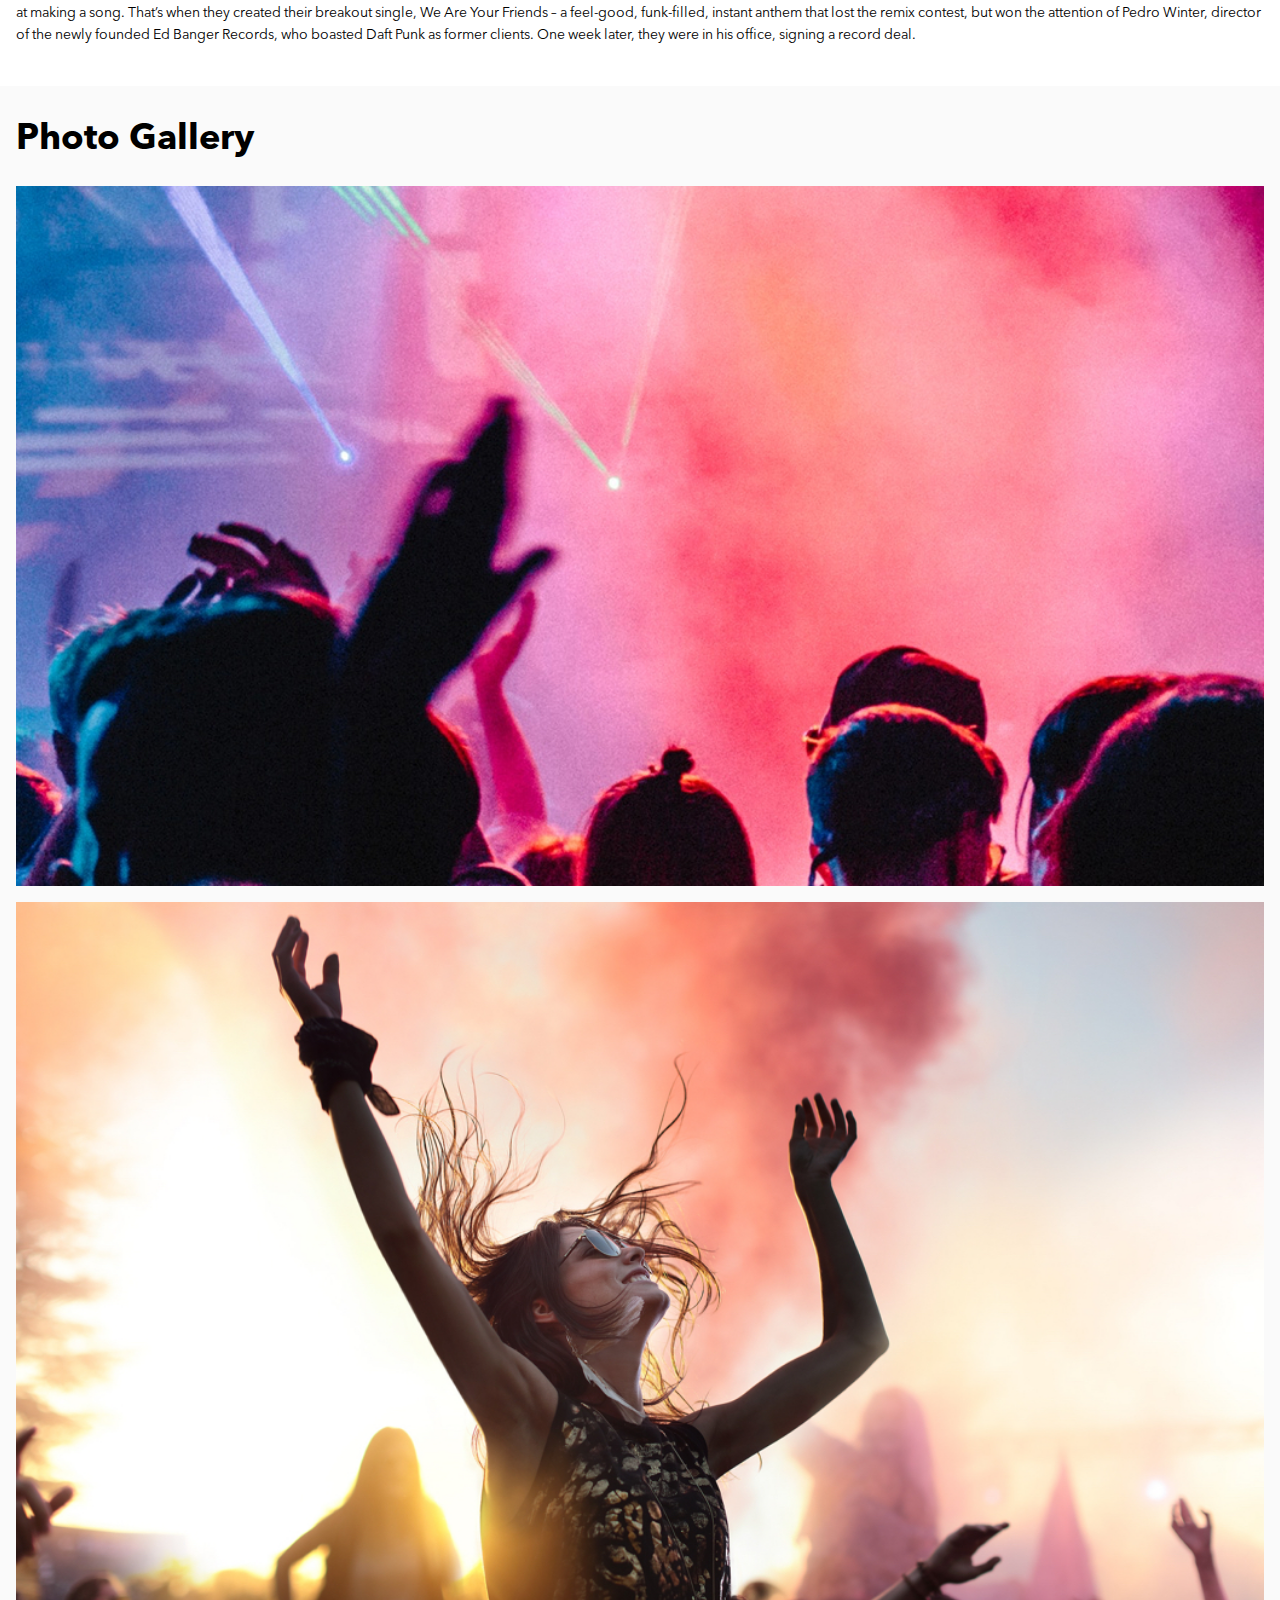
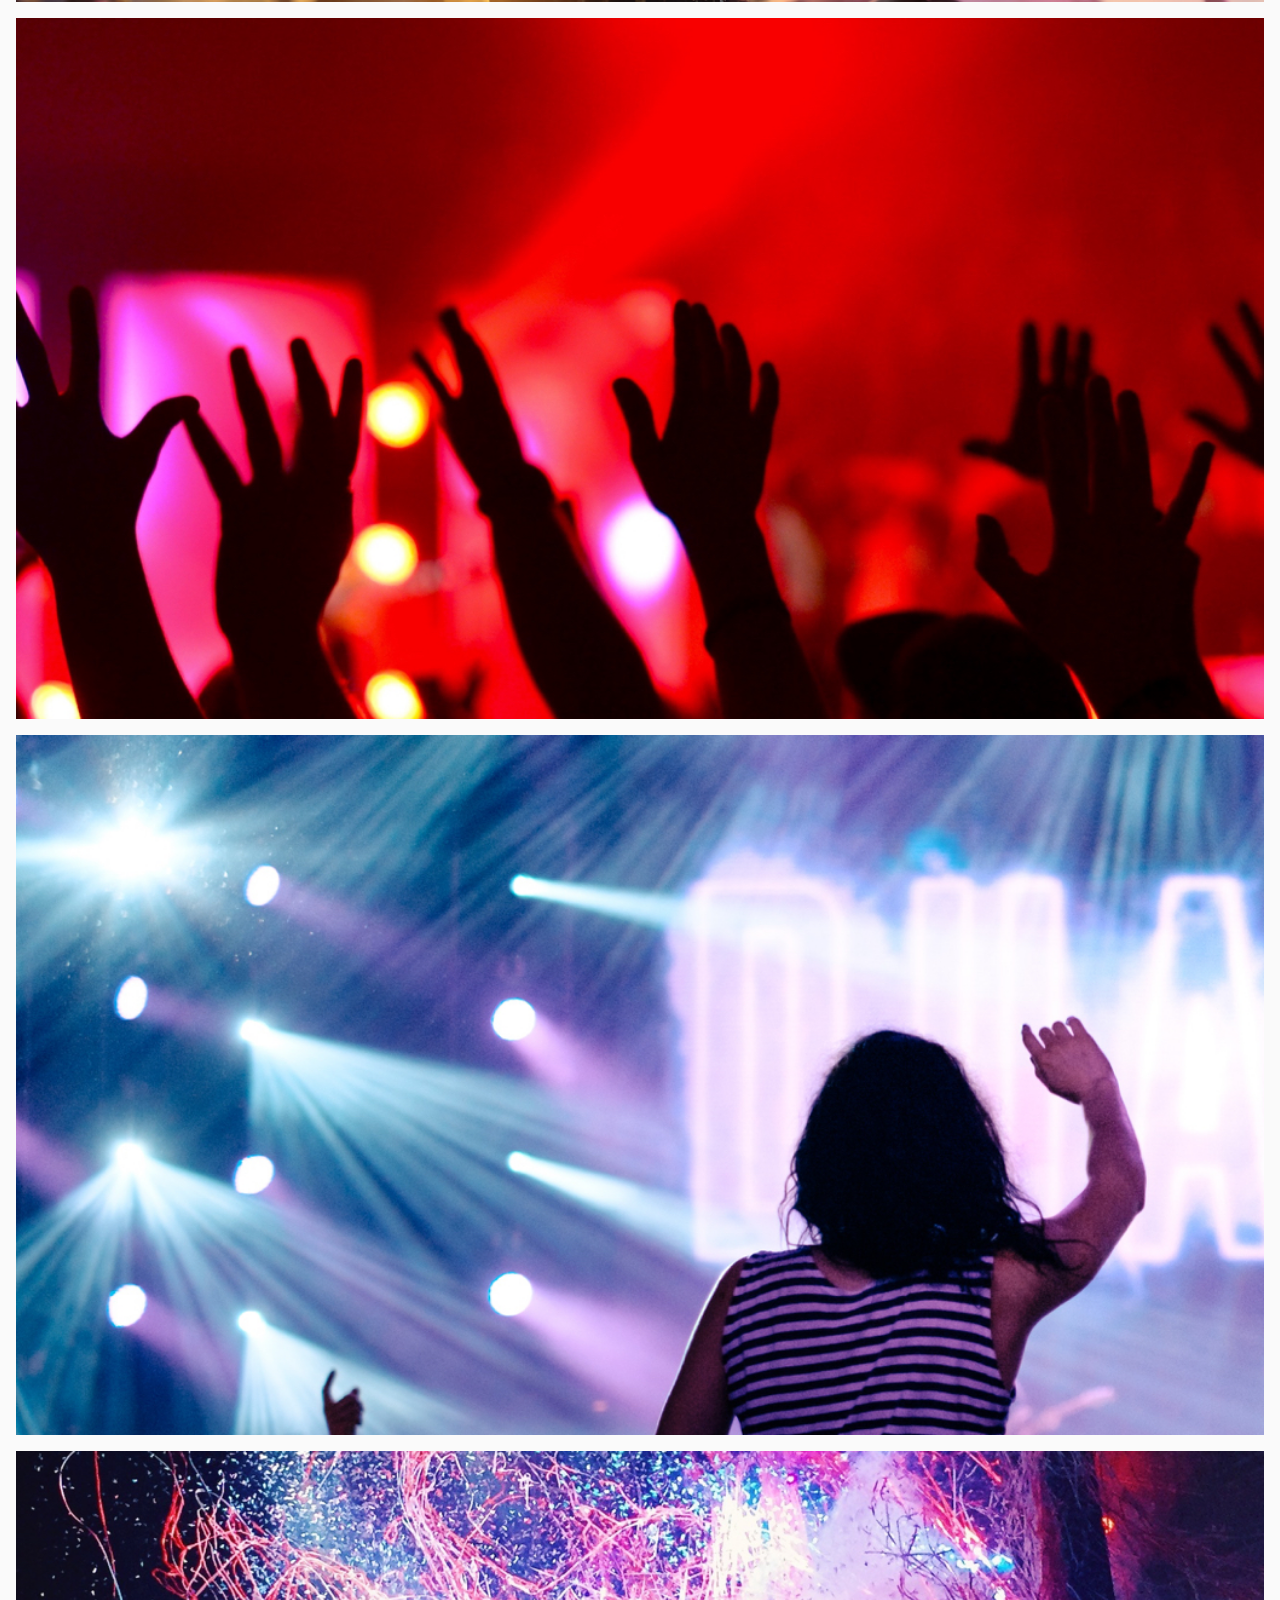
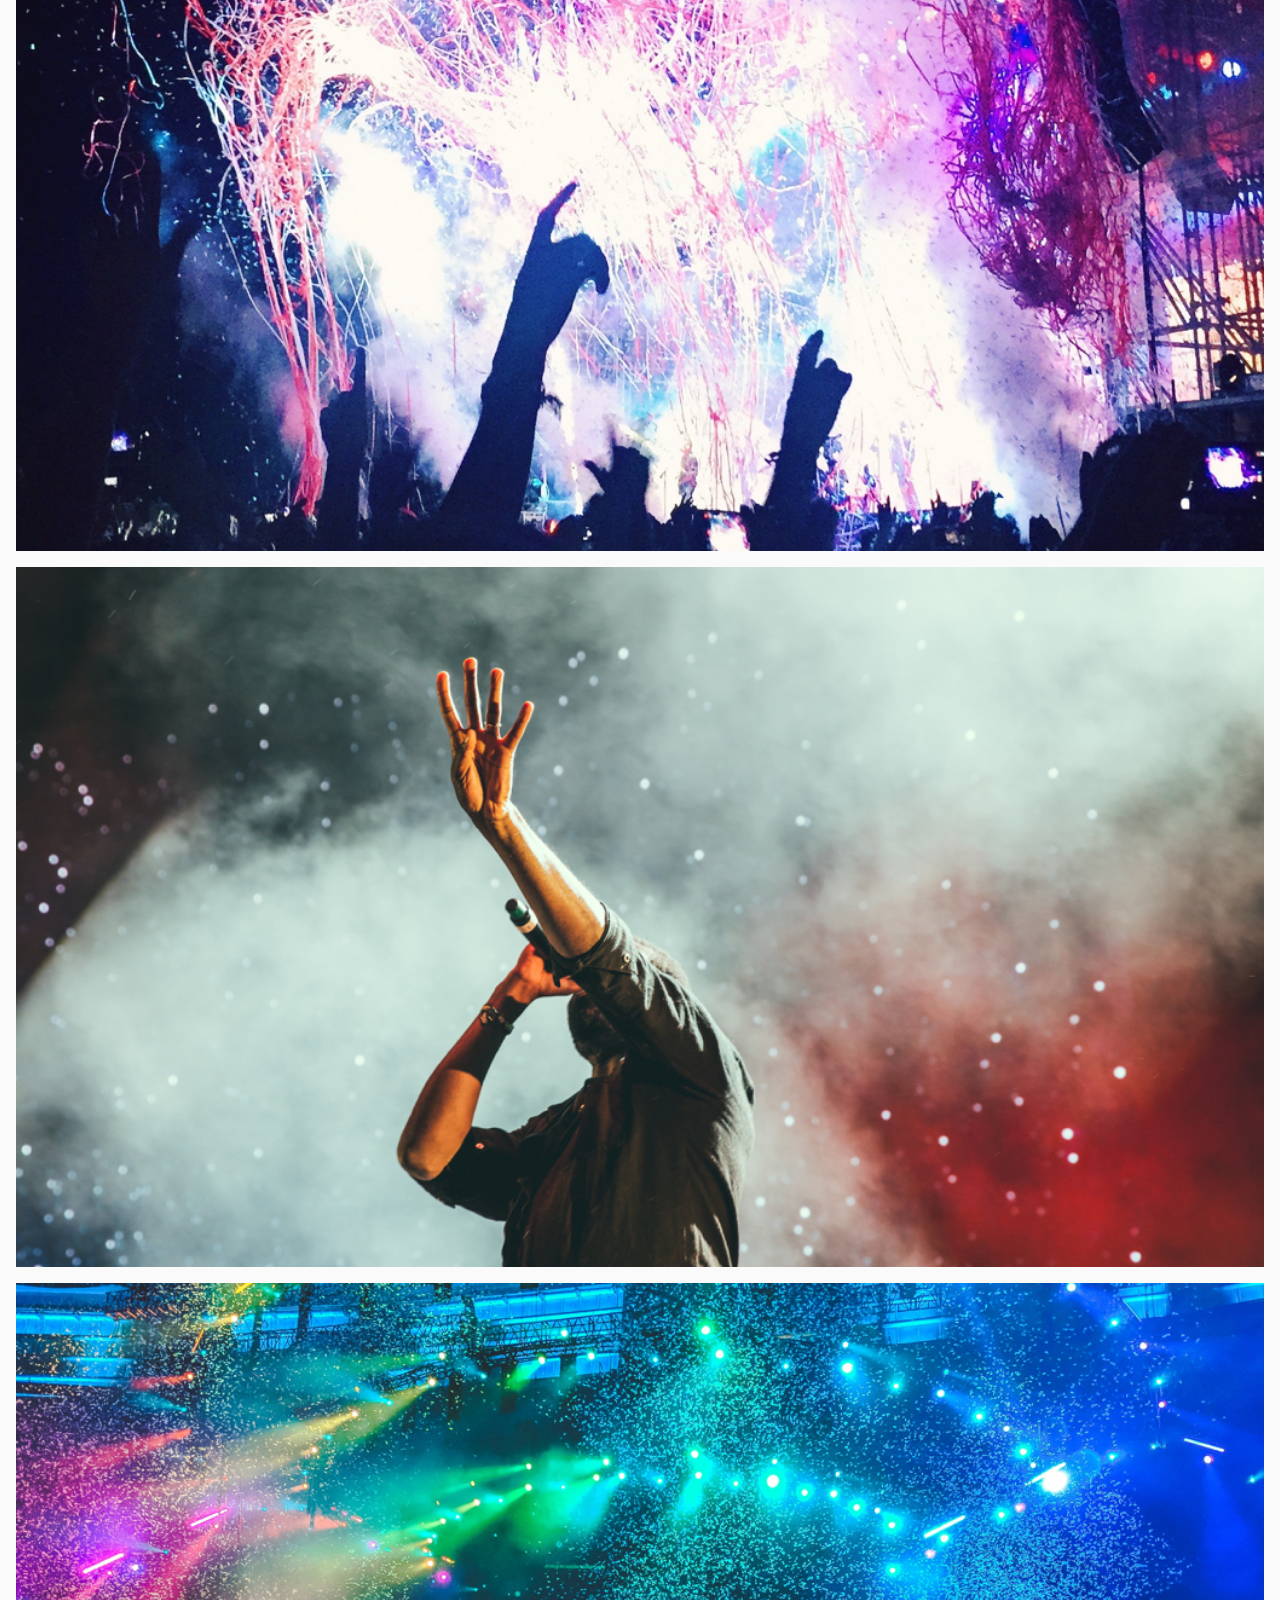
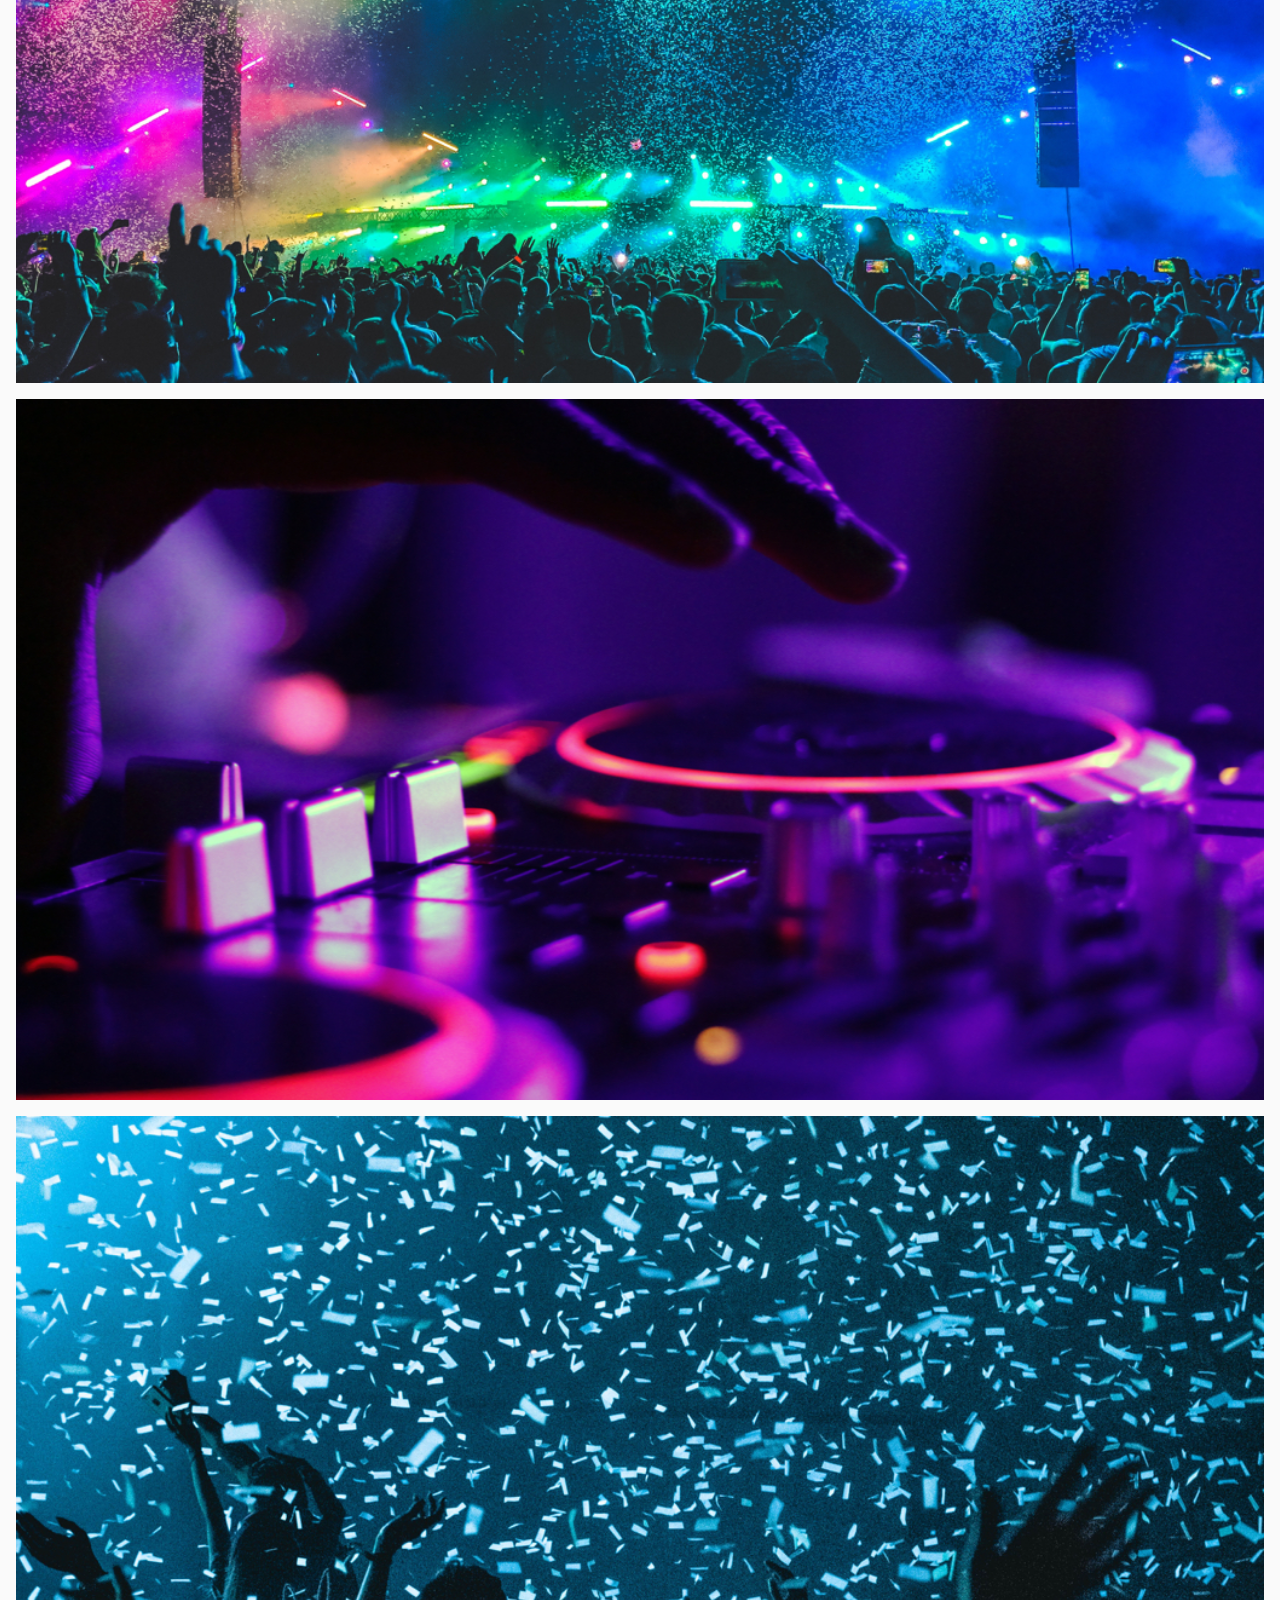
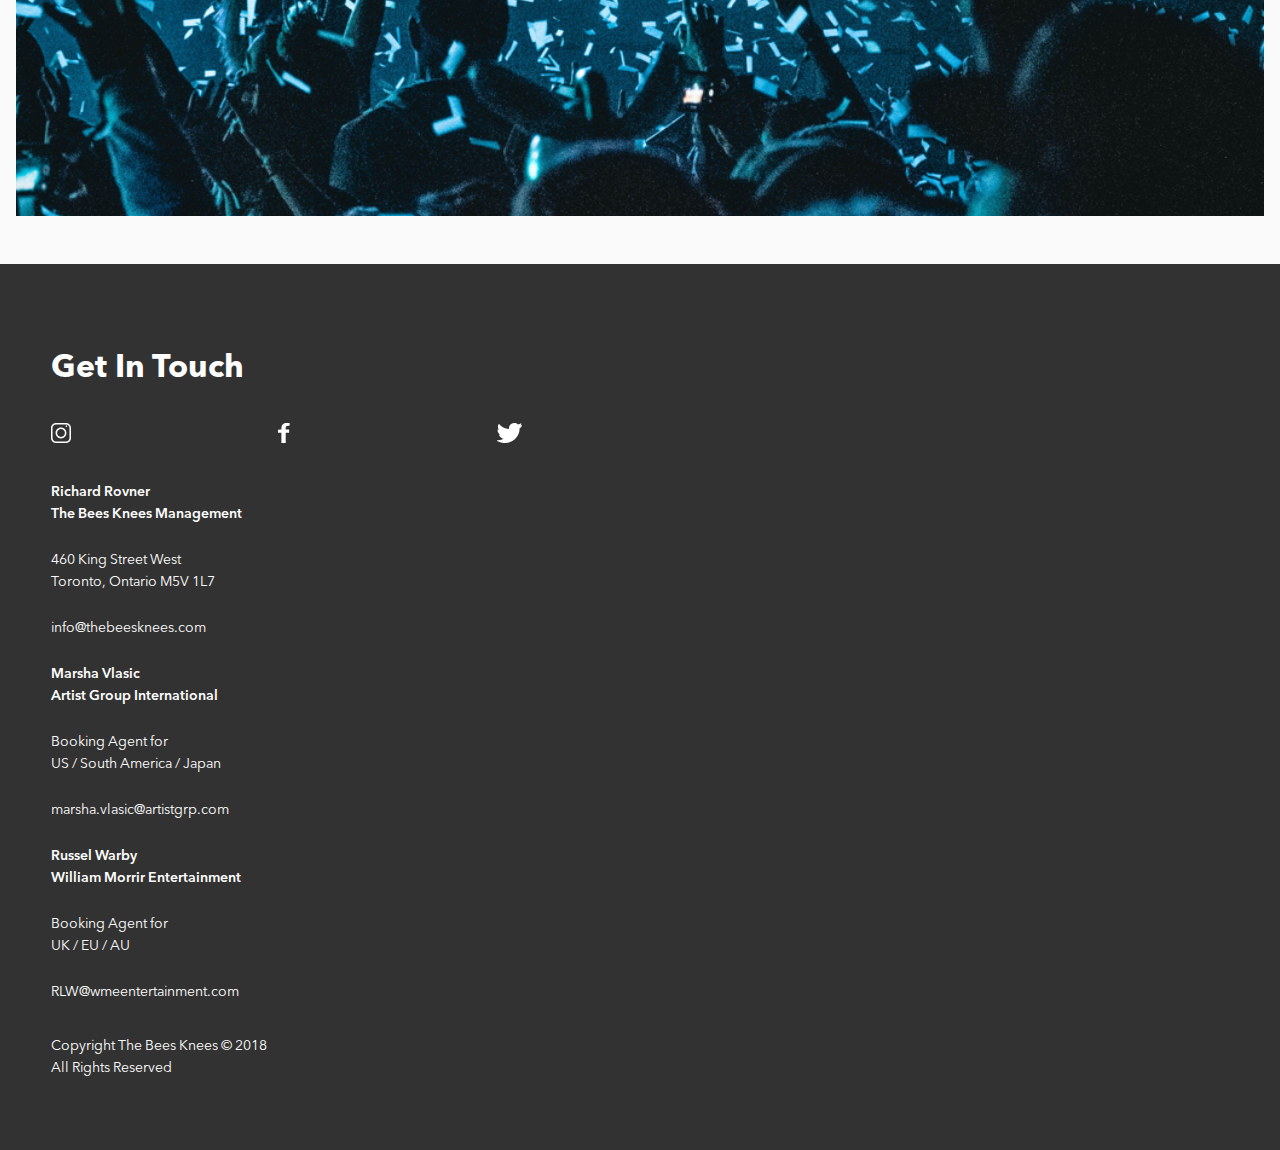
==== commit fd3b2c74: "first tablet mixins, styles" ====
--- a/sprint-1/index.html
+++ b/sprint-1/index.html
@@ -14,8 +14,8 @@
     </div>
     <nav class="header__nav">
       <ul class="header__list"> 
-        <li class="header__list-items"><h2><a class="header__link1" href="">Biography</a></h2></li>
-        <li class="header__list-items"><h2><a class="header__link2" href="">Shows</a></h2></li>
+        <li class="header__list-items"><h4><a class="header__link1" href="">Biography</a></h4></li>
+        <li class="header__list-items"><h4><a class="header__link2" href="">Shows</a></h4></li>
       </ul>
     </nav>
   </header>
@@ -32,22 +32,22 @@
       <img class="article-one__img" src="assets/images/two-djs2.jpg" alt="one male and one female dj operating deck">
 
       <h2 class="article-one__quote">"We are more comfortable with not fighting what comes naturally. Before we might have thought, ‘We need to be smarter than this'"</h2>
-      <p class="article-one__quoted">- Daniel de Roshay</p>
+      <h4 class="article-one__quoted">- Daniel de Roshay</h4>
       <h2 class="article-one__text-heading">Geneviève Aug & Daniel de Roshay</h2>
       <p class="article-one__para-one article-one__para">Geneviève Aug and Daniel de Roshay had a few mutual friends, who happened to run a record label, seeking tracks for a compilation. With an immediate connection, the pair decided to try their hand at making a song. That’s when they created their breakout single, We Are Your Friends – a feel-good, funk-ﬁlled, instant anthem that lost the remix contest, but won the attention of Pedro Winter, director of the newly founded Ed Banger Records, who boasted Daft Punk as former clients. One week later, they were in his ofﬁce, signing a record deal.</p>
       <p class="article-one__para-two article-one__para">Daniel de Roshay and Geneviève Aug had a few mutual friends, who happened to run a record label, seeking tracks for a compilation. With an immediate connection, the pair decided to try their hand at making a song. That’s when they created their breakout single, We Are Your Friends – a feel-good, funk-ﬁlled, instant anthem that lost the remix contest, but won the attention of Pedro Winter, director of the newly founded Ed Banger Records, who boasted Daft Punk as former clients. One week later, they were in his ofﬁce, signing a record deal.</p>
     </article>
     <article class="main__article-two article-two">
       <h1 class="article-two__heading-two">Photo Gallery</h1>
-      <img class="article-two__img" src="assets/images/Photo-gallery-1.jpg" alt="">
-      <img class="article-two__img" src="assets/images/Photo-gallery-2.jpg" alt="">
-      <img class="article-two__img" src="assets/images/Photo-gallery-3.jpg" alt="">
-      <img class="article-two__img" src="assets/images/Photo-gallery-4.jpg" alt="">
-      <img class="article-two__img" src="assets/images/Photo-gallery-5.jpg" alt="">
-      <img class="article-two__img" src="assets/images/Photo-gallery-6.jpg" alt="">
-      <img class="article-two__img" src="assets/images/Photo-gallery-7.jpg" alt="">
-      <img class="article-two__img" src="assets/images/Photo-gallery-8.jpg" alt="">
-      <img class="article-two__img" src="assets/images/Photo-gallery-9.jpg" alt="">
+      <img class="article-two__img" src="assets/images/Photo-gallery-1.jpg" alt="pink and red lit fog above dark silhouetted heads in crowd">
+      <img class="article-two__img" src="assets/images/Photo-gallery-2.jpg" alt="woman at concert on shoulders, above rest of crowd against setting sun background">
+      <img class="article-two__img" src="assets/images/Photo-gallery-3.jpg" alt="red stage lights, dark silhouetted hands of crowd raised in the air">
+      <img class="article-two__img" src="assets/images/Photo-gallery-4.jpg" alt="woman at concert on shoulders, above rest of crowd against white stage lights">
+      <img class="article-two__img" src="assets/images/Photo-gallery-5.jpg" alt="confetti/silly string being sprayed over crowd, lit by white stage lights">
+      <img class="article-two__img" src="assets/images/Photo-gallery-6.jpg" alt="performer on stage with microphone, foggy background">
+      <img class="article-two__img" src="assets/images/Photo-gallery-7.jpg" alt="large crowd in front of stage with confetti in the air and multicoloured lighting">
+      <img class="article-two__img" src="assets/images/Photo-gallery-8.jpg" alt="hands manipulating dj deck, lit purple">
+      <img class="article-two__img" src="assets/images/Photo-gallery-9.jpg" alt="white confetti lit with turquoise light falling over dark silhouetted crowd">
     </article>
   </main>
 
@@ -55,32 +55,32 @@
     <h1 class="footer__heading">Get In Touch</h1>
 
     <div class="footer__social-wrap">
-      <a href="https://www.instagram.com/"><img class="footer__social" src="assets/images/icons-svg/Icon-instagram.svg" alt=""></a>
+      <a href="https://www.instagram.com/"><img class="footer__social" src="assets/images/icons-svg/Icon-instagram.svg" alt="instagram logo"></a>
       
-      <a href="https://www.facebook.com/"><img class="footer__social" src="assets/images/icons-svg/Icon-facebook.svg" alt=""></a>
+      <a href="https://www.facebook.com/"><img class="footer__social" src="assets/images/icons-svg/Icon-facebook.svg" alt="facebook logo"></a>
       
-      <a href="https://twitter.com/"><img class="footer__social" src="assets/images/icons-svg/Icon-twitter.svg" alt=""></a>
+      <a href="https://twitter.com/"><img class="footer__social" src="assets/images/icons-svg/Icon-twitter.svg" alt="twitter logo"></a>
     </div>
 
     <div class="footer__contact-wrap">
-      <h2 class="footer__contact">Richard Rovner<br>
-        The Bees Knees Management</h2>
+      <h4 class="footer__contact">Richard Rovner<br>
+        The Bees Knees Management</h4>
       <p class="footer__info">460 King Street West<br>
           Toronto, Ontario M5V 1L7</p>
       <p class="footer__info">info@thebeesknees.com</p>
     </div>
 
     <div class="footer__contact-wrap"></div>
-      <h2 class="footer__contact">Marsha Vlasic<br>
-        Artist Group International</h2>
+      <h4 class="footer__contact">Marsha Vlasic<br>
+        Artist Group International</h4>
       <p class="footer__info">Booking Agent for<br>
           US / South America / Japan</p>
       <p class="footer__info">marsha.vlasic@artistgrp.com</p>
     </div>
 
     <div class="footer__contact-wrap"></div>
-      <h2 class="footer__contact">Russel Warby<br>
-        William Morrir Entertainment</h2>
+      <h4 class="footer__contact">Russel Warby<br>
+        William Morrir Entertainment</h4>
       <p class="footer__info">Booking Agent for<br>
           UK / EU / AU</p>
       <p class="footer__info">RLW@wmeentertainment.com</p>
--- a/sprint-1/styles/styles.css
+++ b/sprint-1/styles/styles.css
@@ -29,6 +29,29 @@
   font-size: 13px;
   line-height: 18px;
   margin: 0;
+}
+
+@media screen and (min-width: 768px) {
+  h1 {
+    font-size: 36px;
+    line-height: 44px;
+    margin: 0;
+  }
+  h2 {
+    font-size: 24px;
+    line-height: 32px;
+    margin: 0;
+  }
+  h3 {
+    font-size: 16px;
+    line-height: 24px;
+    margin: 0;
+  }
+  h4, p {
+    font-size: 14px;
+    line-height: 22px;
+    margin: 0;
+  }
 }
 
 html {
@@ -145,7 +168,7 @@
 
 .article-one__quote {
   margin: 24px 0 0 0;
-  font-family: "Avenir Next Bold";
+  font-family: "Avenir Next Demi";
 }
 
 .article-one__quoted {
@@ -155,7 +178,7 @@
 
 .article-one__text-heading {
   margin: 40px 0 0 0;
-  font-family: "Avenir Next Bold";
+  font-family: "Avenir Next Demi";
 }
 
 .article-one__para {
@@ -189,7 +212,7 @@
 }
 
 .footer {
-  padding: 12px;
+  padding: 4%;
   background: #323232;
   color: white;
 }
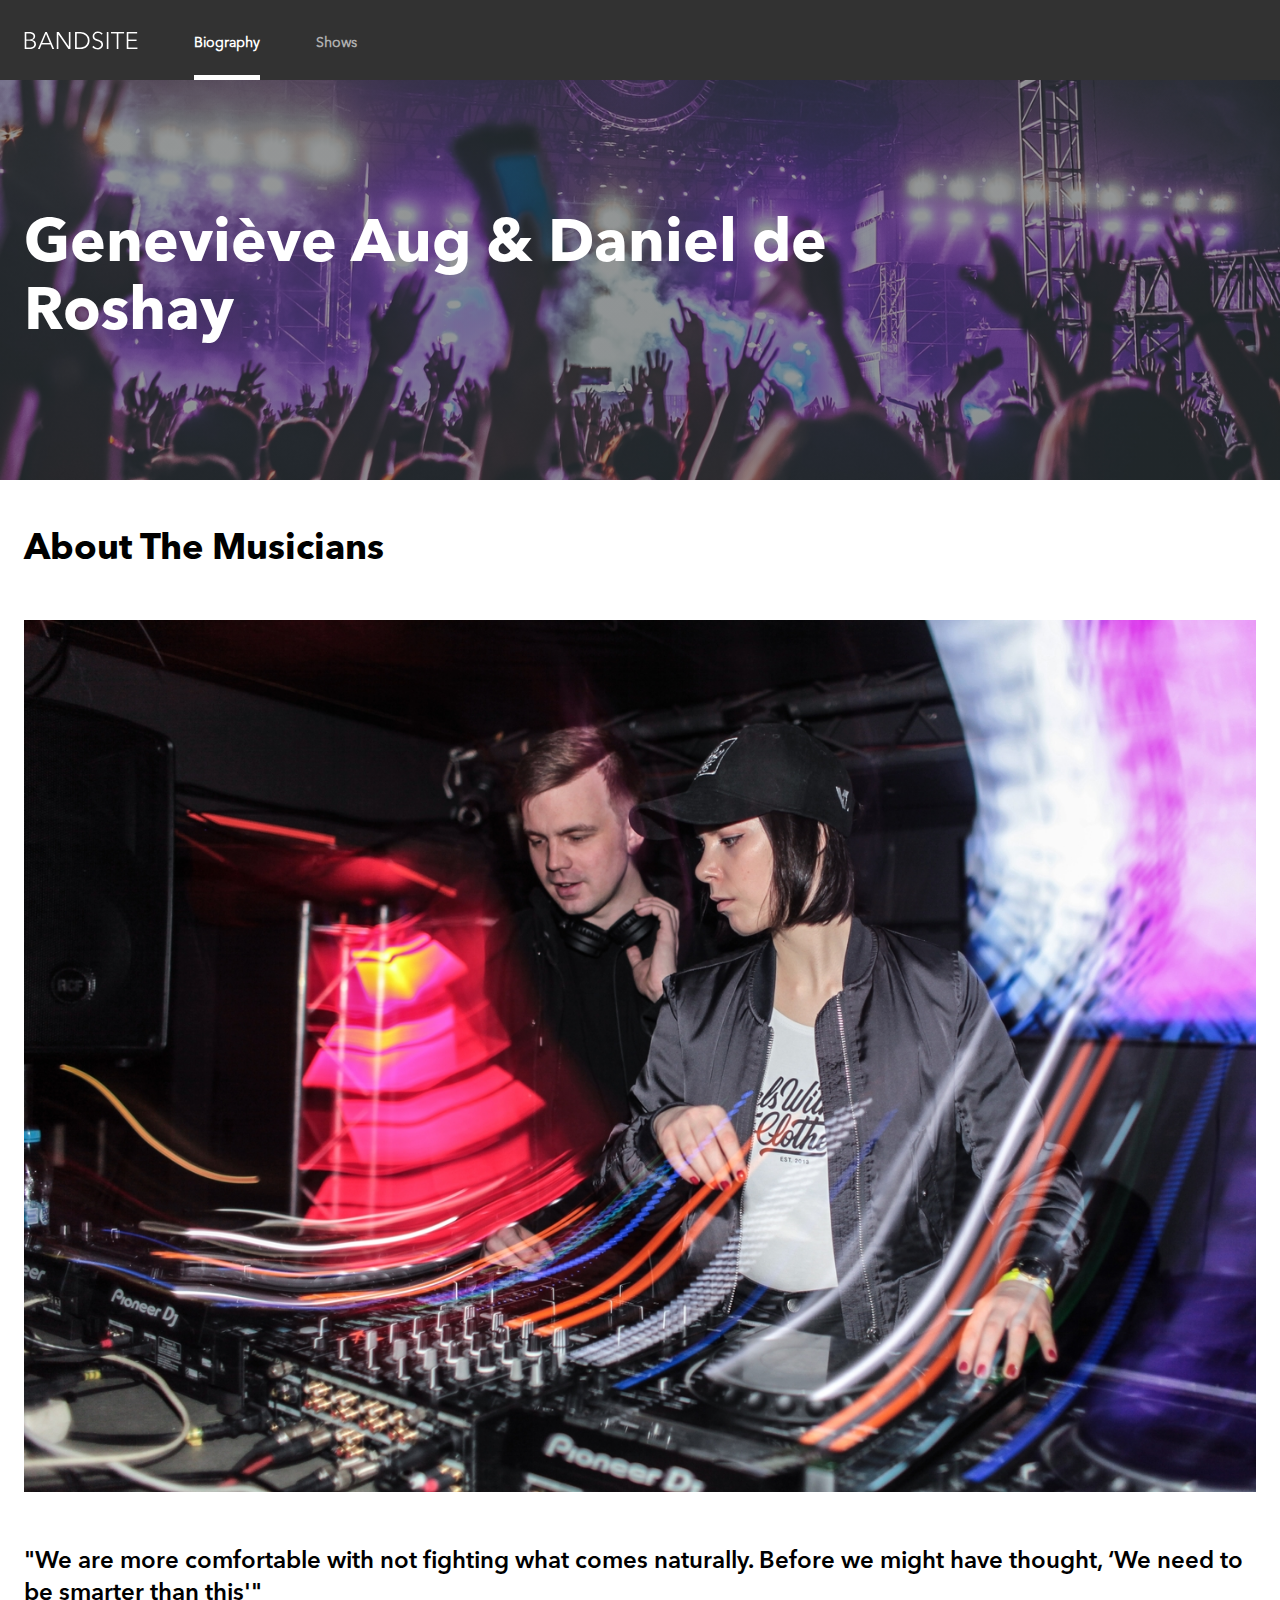
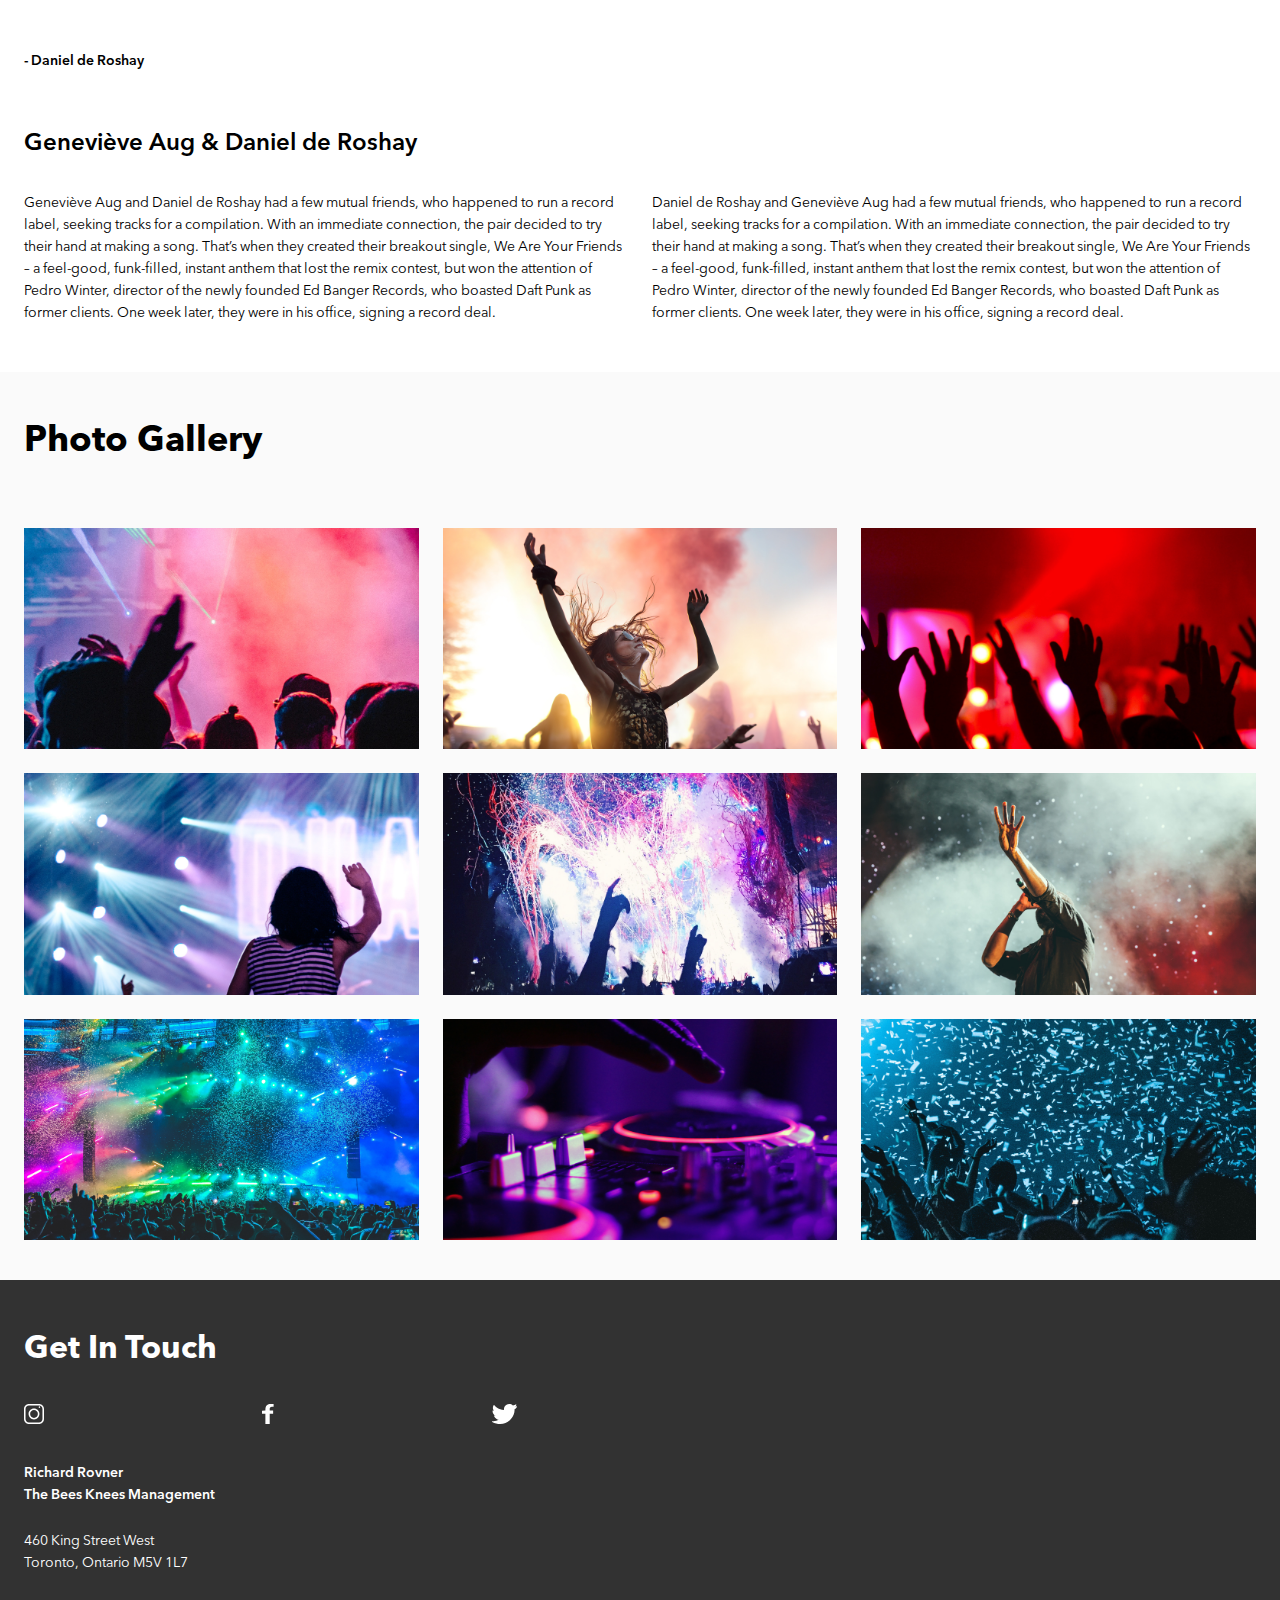
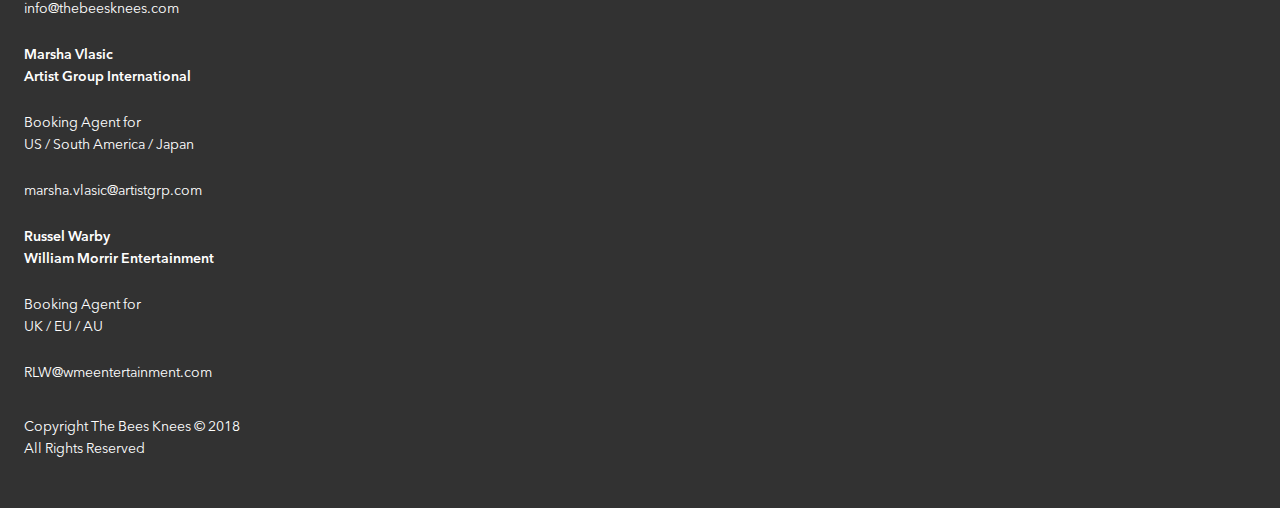
==== commit 904f6a59: "almost done tablet styling, footer to go" ====
--- a/sprint-1/index.html
+++ b/sprint-1/index.html
@@ -14,8 +14,8 @@
     </div>
     <nav class="header__nav">
       <ul class="header__list"> 
-        <li class="header__list-items"><h4><a class="header__link1" href="">Biography</a></h4></li>
-        <li class="header__list-items"><h4><a class="header__link2" href="">Shows</a></h4></li>
+        <li class="header__list-items"><h4 class="header__h4"><a class="header__link1" href="">Biography</a></h4></li>
+        <li class="header__list-items"><h4 class="header__h4"><a class="header__link2" href="">Shows</a></h4></li>
       </ul>
     </nav>
   </header>
@@ -34,20 +34,24 @@
       <h2 class="article-one__quote">"We are more comfortable with not fighting what comes naturally. Before we might have thought, ‘We need to be smarter than this'"</h2>
       <h4 class="article-one__quoted">- Daniel de Roshay</h4>
       <h2 class="article-one__text-heading">Geneviève Aug & Daniel de Roshay</h2>
-      <p class="article-one__para-one article-one__para">Geneviève Aug and Daniel de Roshay had a few mutual friends, who happened to run a record label, seeking tracks for a compilation. With an immediate connection, the pair decided to try their hand at making a song. That’s when they created their breakout single, We Are Your Friends – a feel-good, funk-ﬁlled, instant anthem that lost the remix contest, but won the attention of Pedro Winter, director of the newly founded Ed Banger Records, who boasted Daft Punk as former clients. One week later, they were in his ofﬁce, signing a record deal.</p>
-      <p class="article-one__para-two article-one__para">Daniel de Roshay and Geneviève Aug had a few mutual friends, who happened to run a record label, seeking tracks for a compilation. With an immediate connection, the pair decided to try their hand at making a song. That’s when they created their breakout single, We Are Your Friends – a feel-good, funk-ﬁlled, instant anthem that lost the remix contest, but won the attention of Pedro Winter, director of the newly founded Ed Banger Records, who boasted Daft Punk as former clients. One week later, they were in his ofﬁce, signing a record deal.</p>
+      <div class="article-one__para-wrap">
+        <p class="article-one__para-one article-one__para">Geneviève Aug and Daniel de Roshay had a few mutual friends, who happened to run a record label, seeking tracks for a compilation. With an immediate connection, the pair decided to try their hand at making a song. That’s when they created their breakout single, We Are Your Friends – a feel-good, funk-ﬁlled, instant anthem that lost the remix contest, but won the attention of Pedro Winter, director of the newly founded Ed Banger Records, who boasted Daft Punk as former clients. One week later, they were in his ofﬁce, signing a record deal.</p>
+        <p class="article-one__para-two article-one__para">Daniel de Roshay and Geneviève Aug had a few mutual friends, who happened to run a record label, seeking tracks for a compilation. With an immediate connection, the pair decided to try their hand at making a song. That’s when they created their breakout single, We Are Your Friends – a feel-good, funk-ﬁlled, instant anthem that lost the remix contest, but won the attention of Pedro Winter, director of the newly founded Ed Banger Records, who boasted Daft Punk as former clients. One week later, they were in his ofﬁce, signing a record deal.</p>
+    </div>
     </article>
     <article class="main__article-two article-two">
       <h1 class="article-two__heading-two">Photo Gallery</h1>
-      <img class="article-two__img" src="assets/images/Photo-gallery-1.jpg" alt="pink and red lit fog above dark silhouetted heads in crowd">
-      <img class="article-two__img" src="assets/images/Photo-gallery-2.jpg" alt="woman at concert on shoulders, above rest of crowd against setting sun background">
-      <img class="article-two__img" src="assets/images/Photo-gallery-3.jpg" alt="red stage lights, dark silhouetted hands of crowd raised in the air">
-      <img class="article-two__img" src="assets/images/Photo-gallery-4.jpg" alt="woman at concert on shoulders, above rest of crowd against white stage lights">
-      <img class="article-two__img" src="assets/images/Photo-gallery-5.jpg" alt="confetti/silly string being sprayed over crowd, lit by white stage lights">
-      <img class="article-two__img" src="assets/images/Photo-gallery-6.jpg" alt="performer on stage with microphone, foggy background">
-      <img class="article-two__img" src="assets/images/Photo-gallery-7.jpg" alt="large crowd in front of stage with confetti in the air and multicoloured lighting">
-      <img class="article-two__img" src="assets/images/Photo-gallery-8.jpg" alt="hands manipulating dj deck, lit purple">
-      <img class="article-two__img" src="assets/images/Photo-gallery-9.jpg" alt="white confetti lit with turquoise light falling over dark silhouetted crowd">
+      <div class="article-two__img-wrap">
+        <img class="article-two__img" src="assets/images/Photo-gallery-1.jpg" alt="pink and red lit fog above dark silhouetted heads in crowd">
+        <img class="article-two__img" src="assets/images/Photo-gallery-2.jpg" alt="woman at concert on shoulders, above rest of crowd against setting sun background">
+        <img class="article-two__img" src="assets/images/Photo-gallery-3.jpg" alt="red stage lights, dark silhouetted hands of crowd raised in the air">
+        <img class="article-two__img" src="assets/images/Photo-gallery-4.jpg" alt="woman at concert on shoulders, above rest of crowd against white stage lights">
+        <img class="article-two__img" src="assets/images/Photo-gallery-5.jpg" alt="confetti/silly string being sprayed over crowd, lit by white stage lights">
+        <img class="article-two__img" src="assets/images/Photo-gallery-6.jpg" alt="performer on stage with microphone, foggy background">
+        <img class="article-two__img" src="assets/images/Photo-gallery-7.jpg" alt="large crowd in front of stage with confetti in the air and multicoloured lighting">
+        <img class="article-two__img" src="assets/images/Photo-gallery-8.jpg" alt="hands manipulating dj deck, lit purple">
+        <img class="article-two__img" src="assets/images/Photo-gallery-9.jpg" alt="white confetti lit with turquoise light falling over dark silhouetted crowd">
+      </div>
     </article>
   </main>
 
--- a/sprint-1/styles/styles.css
+++ b/sprint-1/styles/styles.css
@@ -86,8 +86,23 @@
       align-content: center;
 }
 
+@media screen and (min-width: 768px) {
+  .header {
+    -webkit-box-orient: horizontal;
+    -webkit-box-direction: normal;
+        -ms-flex-direction: row;
+            flex-direction: row;
+    -webkit-box-pack: start;
+        -ms-flex-pack: start;
+            justify-content: start;
+    -webkit-box-align: center;
+        -ms-flex-align: center;
+            align-items: center;
+  }
+}
+
 .header__logo-wrap {
-  padding-top: 14px;
+  padding-top: 15px;
   display: -webkit-box;
   display: -ms-flexbox;
   display: flex;
@@ -96,6 +111,22 @@
           justify-content: center;
 }
 
+@media screen and (min-width: 768px) {
+  .header__logo-wrap {
+    padding: 0;
+    margin-left: 24px;
+  }
+}
+
+.header__nav {
+  display: -webkit-box;
+  display: -ms-flexbox;
+  display: flex;
+  -webkit-box-align: center;
+      -ms-flex-align: center;
+          align-items: center;
+}
+
 .header__list {
   list-style: none;
   margin: 0;
@@ -107,10 +138,23 @@
 
 .header__list-items {
   margin: 0;
-  padding: 16px 0 4px 0;
+  padding: 16px 0 6px 0;
   width: 50%;
   text-align: center;
   color: #afafaf;
+}
+
+@media screen and (min-width: 768px) {
+  .header__list-items {
+    padding: 34px 0 23px 0;
+    margin-left: 56px;
+  }
+}
+
+@media screen and (min-width: 768px) {
+  .header__h4 {
+    line-height: 18px;
+  }
 }
 
 .header__list-items:nth-child(1) {
@@ -141,6 +185,12 @@
           align-items: center;
 }
 
+@media screen and (min-width: 768px) {
+  .hero {
+    height: 400px;
+  }
+}
+
 .hero__title {
   margin: 0 0 0 16px;
   width: 70%;
@@ -148,12 +198,22 @@
   font-family: "Avenir Next Bold";
 }
 
-.main__article-two {
-  margin: 24px 0 0 0;
+@media screen and (min-width: 768px) {
+  .hero__title {
+    margin: 0 0 0 24px;
+    font-size: 60px;
+    line-height: 68px;
+  }
 }
 
 .article-one {
   padding: 16px;
+}
+
+@media screen and (min-width: 768px) {
+  .article-one {
+    padding: 48px 24px;
+  }
 }
 
 .article-one__heading-one {
@@ -161,16 +221,34 @@
   margin: 16px 0 0 0;
 }
 
+@media screen and (min-width: 768px) {
+  .article-one__heading-one {
+    margin: 0 0 48px 0;
+  }
+}
+
 .article-one__img {
   width: 100%;
   margin: 24px 0 0 0;
 }
 
+@media screen and (min-width: 768px) {
+  .article-one__img {
+    margin: 0;
+  }
+}
+
 .article-one__quote {
   margin: 24px 0 0 0;
   font-family: "Avenir Next Demi";
 }
 
+@media screen and (min-width: 768px) {
+  .article-one__quote {
+    margin: 48px 0 40px 0;
+  }
+}
+
 .article-one__quoted {
   margin: 32px 0 0 0;
   font-family: "Avenir Next Demi";
@@ -181,13 +259,40 @@
   font-family: "Avenir Next Demi";
 }
 
+@media screen and (min-width: 768px) {
+  .article-one__text-heading {
+    margin: 56px 0 32px 0;
+  }
+}
+
+@media screen and (min-width: 768px) {
+  .article-one__para-wrap {
+    display: -webkit-box;
+    display: -ms-flexbox;
+    display: flex;
+  }
+}
+
 .article-one__para {
   margin: 24px 0 0 0;
+}
+
+@media screen and (min-width: 768px) {
+  .article-one__para {
+    margin: 0;
+  }
+}
+
+@media screen and (min-width: 768px) {
+  .article-one__para-two {
+    margin-left: 24px;
+  }
 }
 
 .article-two {
   background: #fafafa;
   padding: 16px;
+  margin: 24px 0 0 0;
   display: -webkit-box;
   display: -ms-flexbox;
   display: flex;
@@ -197,28 +302,77 @@
           flex-direction: column;
 }
 
+@media screen and (min-width: 768px) {
+  .article-two {
+    padding: 48px 24px 40px 24px;
+    margin: 0;
+  }
+}
+
 .article-two__heading-two {
   margin: 16px 0 8px 0;
   font-family: "Avenir Next Bold";
 }
 
+@media screen and (min-width: 768px) {
+  .article-two__heading-two {
+    margin: 0;
+  }
+}
+
+@media screen and (min-width: 768px) {
+  .article-two__img-wrap {
+    margin-top: 64px;
+    display: -webkit-box;
+    display: -ms-flexbox;
+    display: flex;
+    -ms-flex-wrap: wrap;
+        flex-wrap: wrap;
+    -webkit-box-pack: justify;
+        -ms-flex-pack: justify;
+            justify-content: space-between;
+  }
+}
+
 .article-two__img {
   width: 100%;
   margin: 16px 0 0 0;
 }
 
+@media screen and (min-width: 768px) {
+  .article-two__img {
+    width: calc(33.33% - 16px);
+    margin: 0;
+  }
+}
+
+.article-two__img:nth-child(n + 4) {
+  margin-top: 24px;
+}
+
 .article-two__img:last-child {
   margin-bottom: 32px;
 }
 
+@media screen and (min-width: 768px) {
+  .article-two__img:last-child {
+    margin-bottom: 0;
+  }
+}
+
 .footer {
-  padding: 4%;
+  padding: 48px 4%;
   background: #323232;
   color: white;
 }
 
+@media screen and (min-width: 768px) {
+  .footer {
+    padding: 48px 24px;
+  }
+}
+
 .footer__heading {
-  margin-top: 32px;
   font-family: "Avenir Next Bold";
   font-size: 32px;
 }
@@ -244,6 +398,6 @@
 }
 
 .footer__copyright {
-  margin: 32px 0 20px 0;
+  margin-top: 32px;
 }
 /*# sourceMappingURL=styles.css.map */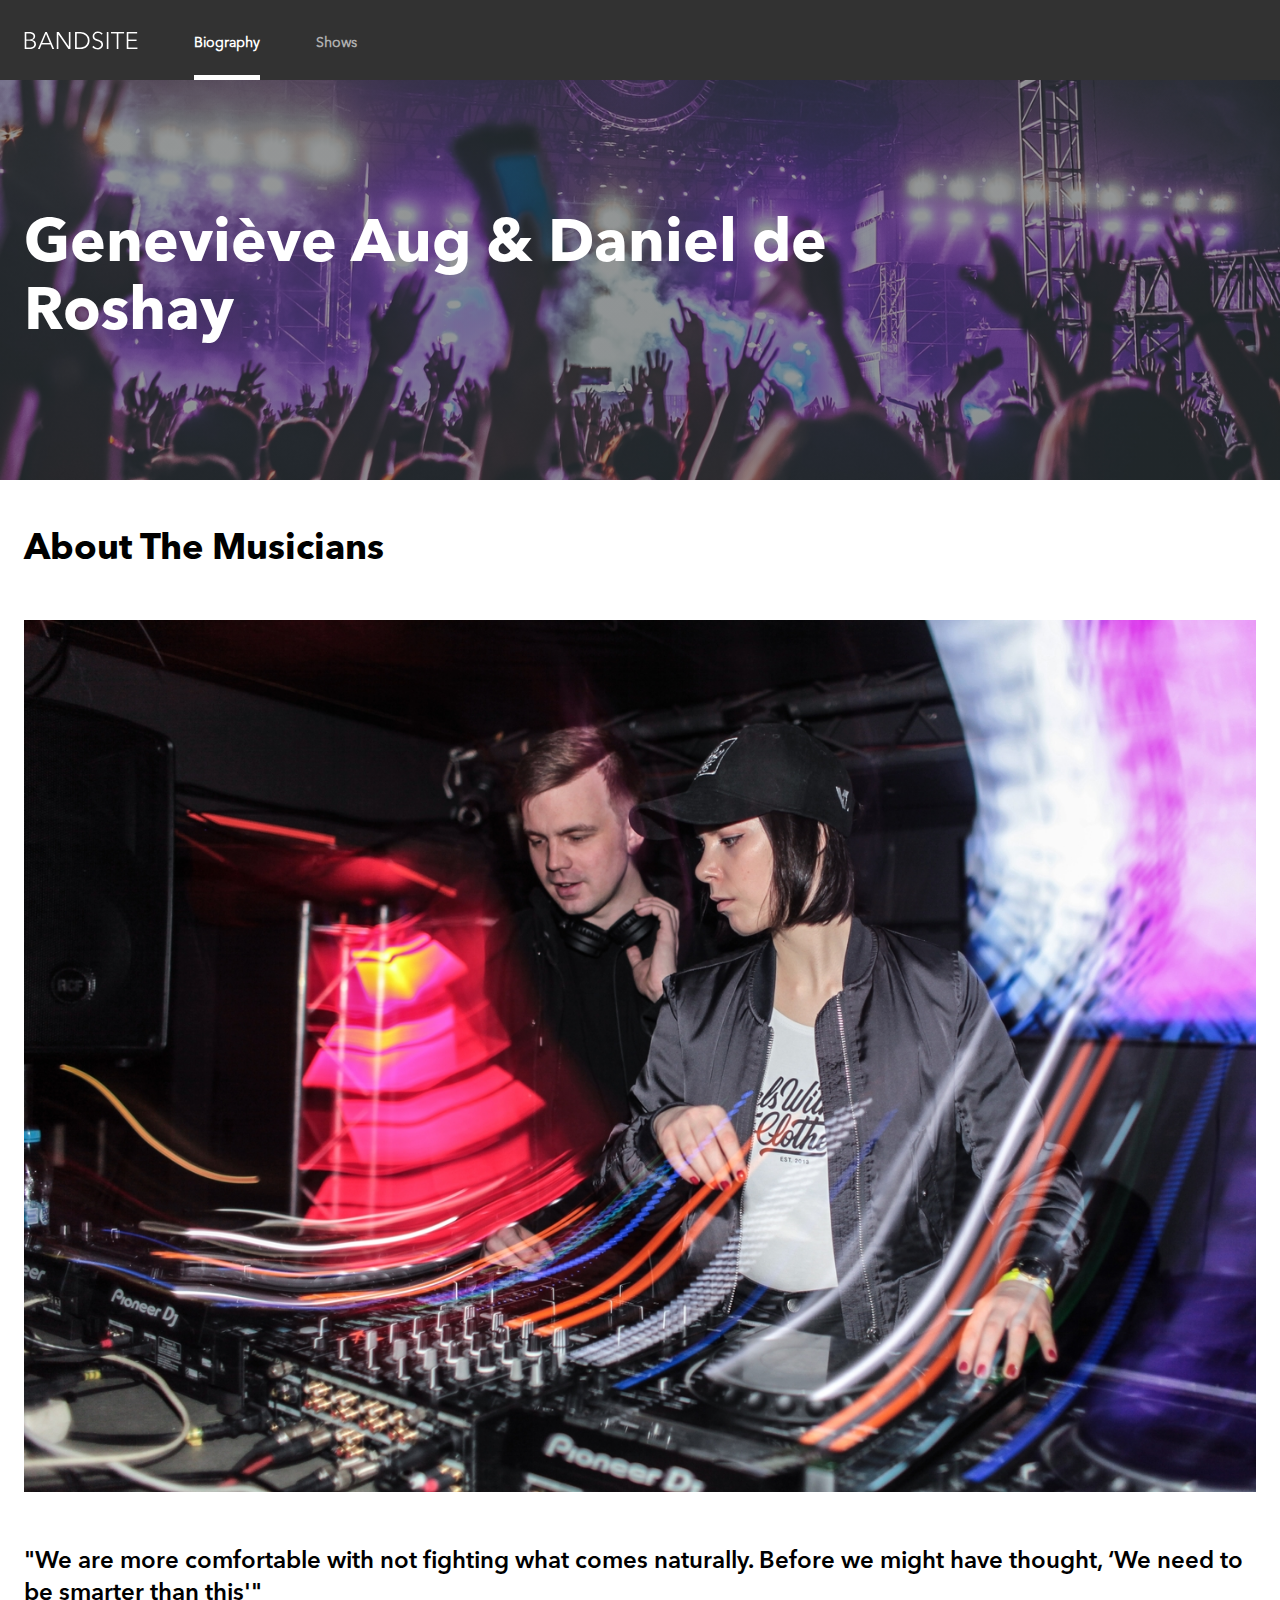
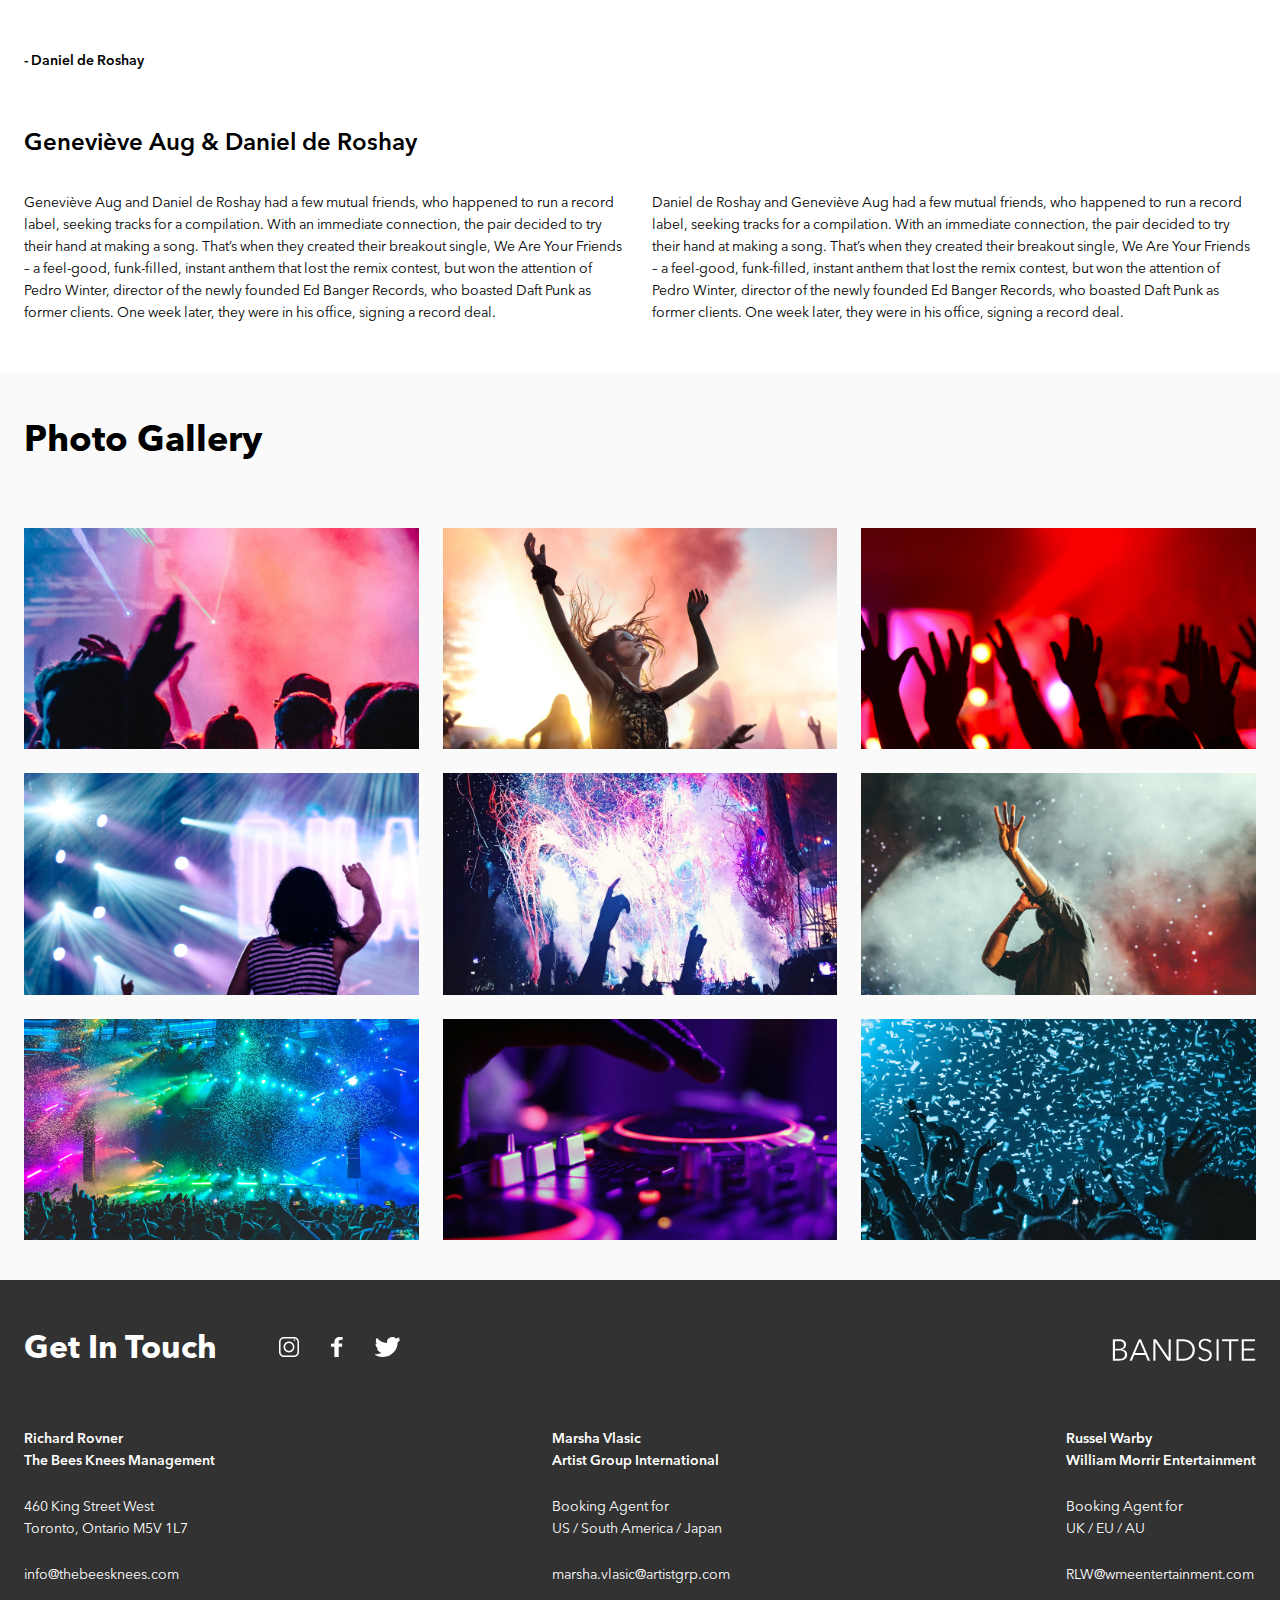
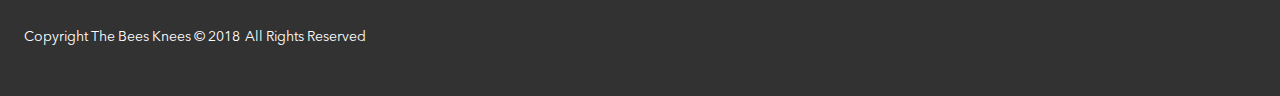
==== commit 41593917: "tablet styles complete" ====
--- a/sprint-1/index.html
+++ b/sprint-1/index.html
@@ -9,9 +9,7 @@
 </head>
 <body>
   <header class="header">
-    <div class="header__logo-wrap">
       <img class="header__logo" src="assets/images/logo/logo-bandsite.svg" alt="the band's logo">
-    </div>
     <nav class="header__nav">
       <ul class="header__list"> 
         <li class="header__list-items"><h4 class="header__h4"><a class="header__link1" href="">Biography</a></h4></li>
@@ -56,42 +54,51 @@
   </main>
 
   <footer class="footer">
-    <h1 class="footer__heading">Get In Touch</h1>
 
-    <div class="footer__social-wrap">
-      <a href="https://www.instagram.com/"><img class="footer__social" src="assets/images/icons-svg/Icon-instagram.svg" alt="instagram logo"></a>
-      
-      <a href="https://www.facebook.com/"><img class="footer__social" src="assets/images/icons-svg/Icon-facebook.svg" alt="facebook logo"></a>
-      
-      <a href="https://twitter.com/"><img class="footer__social" src="assets/images/icons-svg/Icon-twitter.svg" alt="twitter logo"></a>
+    <div class="footer__head-social-logo">
+      <h1 class="footer__heading">Get In Touch</h1>
+
+      <div class="footer__social-wrap">
+        <a href="https://www.instagram.com/"><img class="footer__social" src="assets/images/icons-svg/Icon-instagram.svg" alt="instagram logo"></a>
+        
+        <a href="https://www.facebook.com/"><img class="footer__social" src="assets/images/icons-svg/Icon-facebook.svg" alt="facebook logo"></a>
+        
+        <a href="https://twitter.com/"><img class="footer__social" src="assets/images/icons-svg/Icon-twitter.svg" alt="twitter logo"></a>
+      </div>
+
+      <img class="footer__logo" src="assets/images/logo/logo-bandsite.svg" alt="the band's logo">
     </div>
 
-    <div class="footer__contact-wrap">
-      <h4 class="footer__contact">Richard Rovner<br>
-        The Bees Knees Management</h4>
-      <p class="footer__info">460 King Street West<br>
-          Toronto, Ontario M5V 1L7</p>
-      <p class="footer__info">info@thebeesknees.com</p>
+    <div class="footer__contacts">
+      <div class="footer__contact-wrap">
+        <h4 class="footer__contact">Richard Rovner<br>
+          The Bees Knees Management</h4>
+        <p class="footer__info">460 King Street West<br>
+            Toronto, Ontario M5V 1L7</p>
+        <p class="footer__info">info@thebeesknees.com</p>
+      </div>
+
+      <div class="footer__contact-wrap">
+        <h4 class="footer__contact">Marsha Vlasic<br>
+          Artist Group International</h4>
+        <p class="footer__info">Booking Agent for<br>
+            US / South America / Japan</p>
+        <p class="footer__info">marsha.vlasic@artistgrp.com</p>
+      </div>
+
+      <div class="footer__contact-wrap">
+        <h4 class="footer__contact">Russel Warby<br>
+          William Morrir Entertainment</h4>
+        <p class="footer__info">Booking Agent for<br>
+            UK / EU / AU</p>
+        <p class="footer__info">RLW@wmeentertainment.com</p>
+      </div>
     </div>
 
-    <div class="footer__contact-wrap"></div>
-      <h4 class="footer__contact">Marsha Vlasic<br>
-        Artist Group International</h4>
-      <p class="footer__info">Booking Agent for<br>
-          US / South America / Japan</p>
-      <p class="footer__info">marsha.vlasic@artistgrp.com</p>
+    <div class="footer__copyright">
+      <p>Copyright The Bees Knees © 2018</p>
+      <p class="footer__copyright-p">All Rights Reserved</p>
     </div>
-
-    <div class="footer__contact-wrap"></div>
-      <h4 class="footer__contact">Russel Warby<br>
-        William Morrir Entertainment</h4>
-      <p class="footer__info">Booking Agent for<br>
-          UK / EU / AU</p>
-      <p class="footer__info">RLW@wmeentertainment.com</p>
-    </div>
-
-    <p class="footer__copyright">Copyright The Bees Knees © 2018<br>
-        All Rights Reserved</p>
   </footer>
 </body>
 </html>--- a/sprint-1/styles/styles.css
+++ b/sprint-1/styles/styles.css
@@ -101,7 +101,7 @@
   }
 }
 
-.header__logo-wrap {
+.header__logo {
   padding-top: 15px;
   display: -webkit-box;
   display: -ms-flexbox;
@@ -112,19 +112,21 @@
 }
 
 @media screen and (min-width: 768px) {
-  .header__logo-wrap {
+  .header__logo {
     padding: 0;
     margin-left: 24px;
   }
 }
 
-.header__nav {
-  display: -webkit-box;
-  display: -ms-flexbox;
-  display: flex;
-  -webkit-box-align: center;
-      -ms-flex-align: center;
-          align-items: center;
+@media screen and (min-width: 768px) {
+  .header__nav {
+    display: -webkit-box;
+    display: -ms-flexbox;
+    display: flex;
+    -webkit-box-align: center;
+        -ms-flex-align: center;
+            align-items: center;
+  }
 }
 
 .header__list {
@@ -388,6 +390,56 @@
           justify-content: space-between;
 }
 
+@media screen and (min-width: 768px) {
+  .footer__social-wrap {
+    margin: 0 0 0 30px;
+    width: auto;
+  }
+}
+
+@media screen and (min-width: 768px) {
+  .footer__social {
+    margin-left: 32px;
+  }
+}
+
+.footer__logo {
+  display: none;
+  height: 24px;
+}
+
+@media screen and (min-width: 768px) {
+  .footer__logo {
+    display: -webkit-inline-box;
+    display: -ms-inline-flexbox;
+    display: inline-flex;
+    margin-left: auto;
+  }
+}
+
+@media screen and (min-width: 768px) {
+  .footer__head-social-logo {
+    display: -webkit-box;
+    display: -ms-flexbox;
+    display: flex;
+    -webkit-box-align: center;
+        -ms-flex-align: center;
+            align-items: center;
+  }
+}
+
+@media screen and (min-width: 768px) {
+  .footer__contacts {
+    display: -webkit-box;
+    display: -ms-flexbox;
+    display: flex;
+    -webkit-box-pack: justify;
+        -ms-flex-pack: justify;
+            justify-content: space-between;
+    margin-top: 32px;
+  }
+}
+
 .footer__contact {
   margin-top: 24px;
   font-family: "Avenir Next Demi";
@@ -400,4 +452,19 @@
 .footer__copyright {
   margin-top: 32px;
 }
+
+@media screen and (min-width: 768px) {
+  .footer__copyright {
+    display: -webkit-box;
+    display: -ms-flexbox;
+    display: flex;
+    margin-top: 40px;
+  }
+}
+
+@media screen and (min-width: 768px) {
+  .footer__copyright-p {
+    margin-left: 5px;
+  }
+}
 /*# sourceMappingURL=styles.css.map */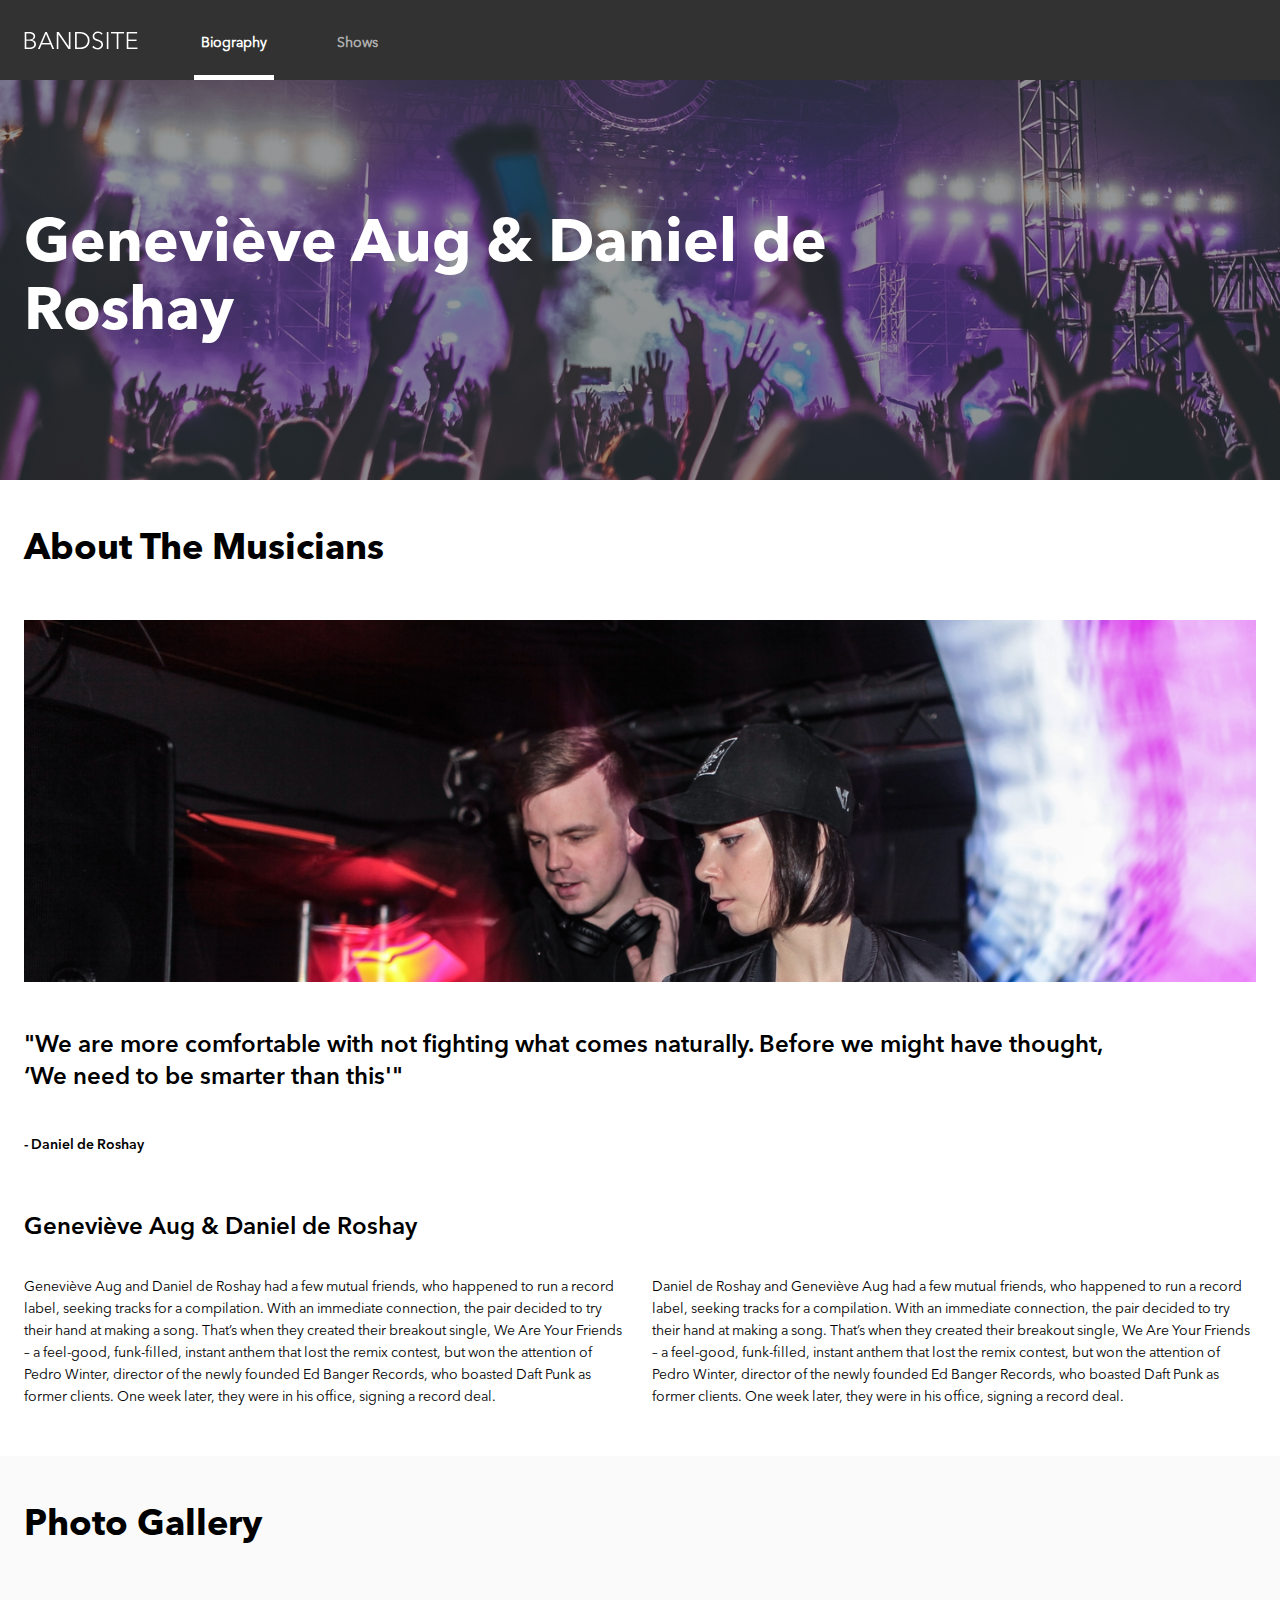
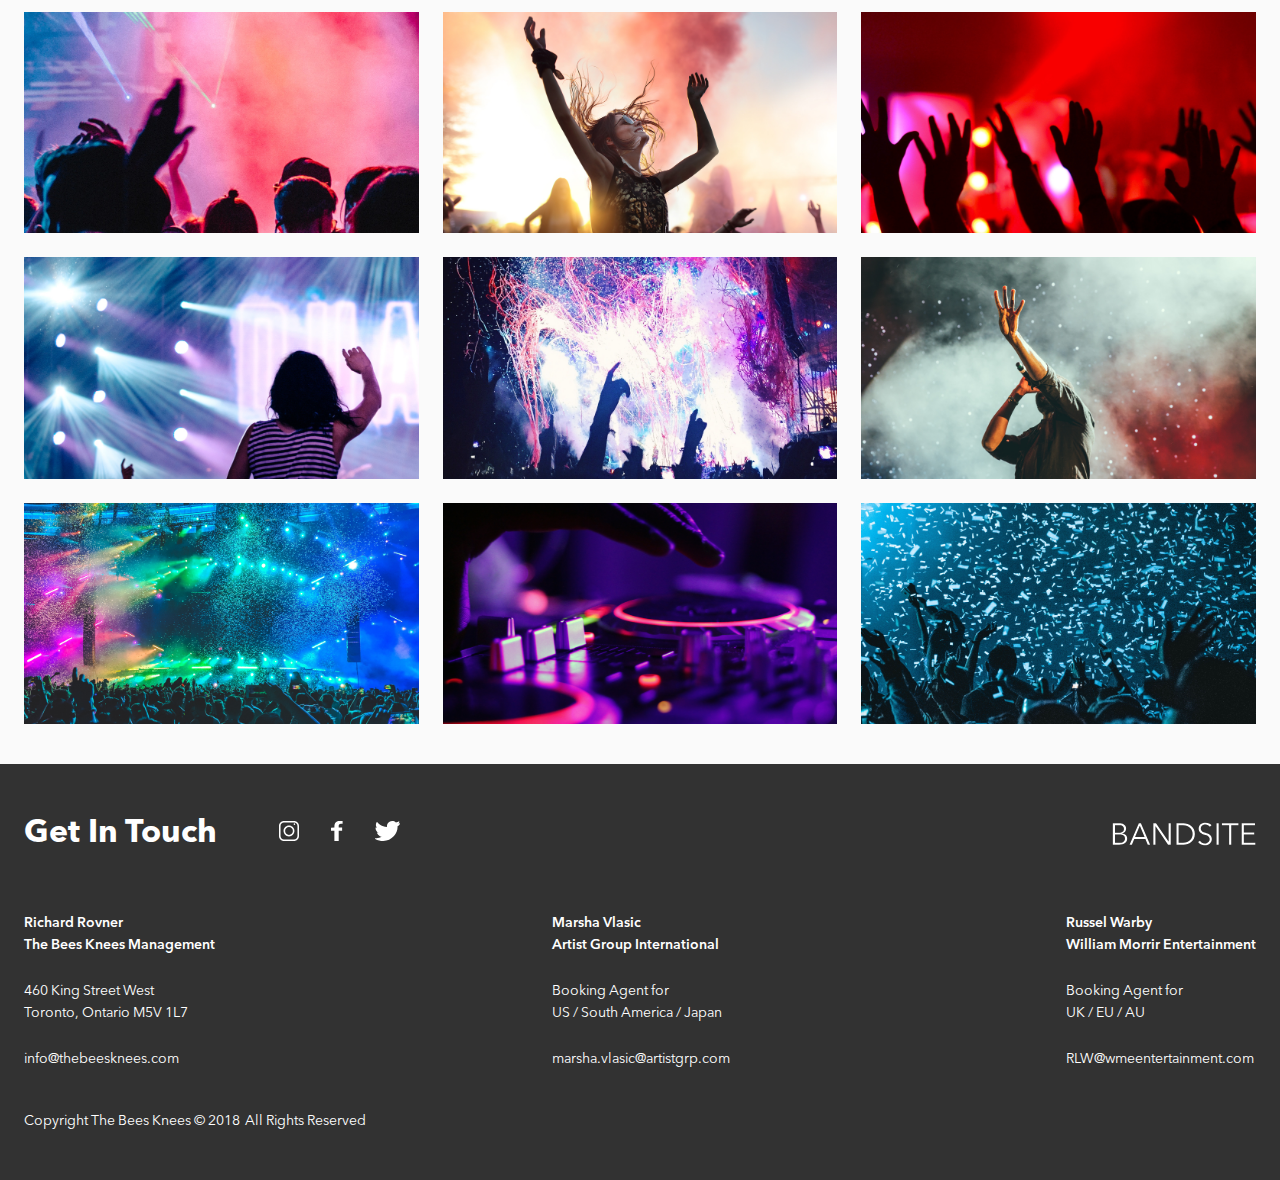
==== commit 4b28b240: "desktop styles completed, just a few finishing touches to add" ====
--- a/sprint-1/index.html
+++ b/sprint-1/index.html
@@ -27,7 +27,9 @@
     <article class="main__article-one article-one">
       <h1 class="article-one__heading-one">About The Musicians</h1>
 
-      <img class="article-one__img" src="assets/images/two-djs2.jpg" alt="one male and one female dj operating deck">
+      <div class="article-one__img-wrap">
+        <img class="article-one__img" src="assets/images/two-djs2.jpg" alt="one male and one female dj operating deck">
+      </div>
 
       <h2 class="article-one__quote">"We are more comfortable with not fighting what comes naturally. Before we might have thought, ‘We need to be smarter than this'"</h2>
       <h4 class="article-one__quoted">- Daniel de Roshay</h4>
@@ -35,7 +37,7 @@
       <div class="article-one__para-wrap">
         <p class="article-one__para-one article-one__para">Geneviève Aug and Daniel de Roshay had a few mutual friends, who happened to run a record label, seeking tracks for a compilation. With an immediate connection, the pair decided to try their hand at making a song. That’s when they created their breakout single, We Are Your Friends – a feel-good, funk-ﬁlled, instant anthem that lost the remix contest, but won the attention of Pedro Winter, director of the newly founded Ed Banger Records, who boasted Daft Punk as former clients. One week later, they were in his ofﬁce, signing a record deal.</p>
         <p class="article-one__para-two article-one__para">Daniel de Roshay and Geneviève Aug had a few mutual friends, who happened to run a record label, seeking tracks for a compilation. With an immediate connection, the pair decided to try their hand at making a song. That’s when they created their breakout single, We Are Your Friends – a feel-good, funk-ﬁlled, instant anthem that lost the remix contest, but won the attention of Pedro Winter, director of the newly founded Ed Banger Records, who boasted Daft Punk as former clients. One week later, they were in his ofﬁce, signing a record deal.</p>
-    </div>
+      </div>
     </article>
     <article class="main__article-two article-two">
       <h1 class="article-two__heading-two">Photo Gallery</h1>
--- a/sprint-1/styles/styles.css
+++ b/sprint-1/styles/styles.css
@@ -148,7 +148,7 @@
 
 @media screen and (min-width: 768px) {
   .header__list-items {
-    padding: 34px 0 23px 0;
+    padding: 34px 7px 23px 7px;
     margin-left: 56px;
   }
 }
@@ -193,6 +193,12 @@
   }
 }
 
+@media screen and (min-width: 1440px) {
+  .hero {
+    height: 670px;
+  }
+}
+
 .hero__title {
   margin: 0 0 0 16px;
   width: 70%;
@@ -208,6 +214,13 @@
   }
 }
 
+@media screen and (min-width: 1440px) {
+  .hero__title {
+    margin: 0 0 0 180px;
+    width: 40%;
+  }
+}
+
 .article-one {
   padding: 16px;
 }
@@ -215,6 +228,12 @@
 @media screen and (min-width: 768px) {
   .article-one {
     padding: 48px 24px;
+  }
+}
+
+@media screen and (min-width: 1440px) {
+  .article-one {
+    padding: 48px 272px;
   }
 }
 
@@ -240,6 +259,20 @@
   }
 }
 
+@media screen and (min-width: 768px) {
+  .article-one__img-wrap {
+    height: 362px;
+    overflow: hidden;
+  }
+}
+
+@media screen and (min-width: 1440px) {
+  .article-one__img-wrap {
+    height: 450px;
+    overflow: hidden;
+  }
+}
+
 .article-one__quote {
   margin: 24px 0 0 0;
   font-family: "Avenir Next Demi";
@@ -248,6 +281,7 @@
 @media screen and (min-width: 768px) {
   .article-one__quote {
     margin: 48px 0 40px 0;
+    width: 90%;
   }
 }
 
@@ -288,6 +322,12 @@
 @media screen and (min-width: 768px) {
   .article-one__para-two {
     margin-left: 24px;
+  }
+}
+
+@media screen and (min-width: 1440px) {
+  .article-one__para-two {
+    margin: 0 0 0 40px;
   }
 }
 
@@ -311,6 +351,12 @@
   }
 }
 
+@media screen and (min-width: 1440px) {
+  .article-two {
+    padding: 48px 180px 40px 180px;
+  }
+}
+
 .article-two__heading-two {
   margin: 16px 0 8px 0;
   font-family: "Avenir Next Bold";
@@ -348,8 +394,10 @@
   }
 }
 
-.article-two__img:nth-child(n + 4) {
-  margin-top: 24px;
+@media screen and (min-width: 768px) {
+  .article-two__img:nth-child(n + 4) {
+    margin-top: 24px;
+  }
 }
 
 .article-two__img:last-child {
@@ -371,6 +419,12 @@
 @media screen and (min-width: 768px) {
   .footer {
     padding: 48px 24px;
+  }
+}
+
+@media screen and (min-width: 1440px) {
+  .footer {
+    padding: 48px 180px;
   }
 }
 
@@ -440,6 +494,12 @@
   }
 }
 
+@media screen and (min-width: 1440px) {
+  .footer__contacts {
+    width: 70%;
+  }
+}
+
 .footer__contact {
   margin-top: 24px;
   font-family: "Avenir Next Demi";
